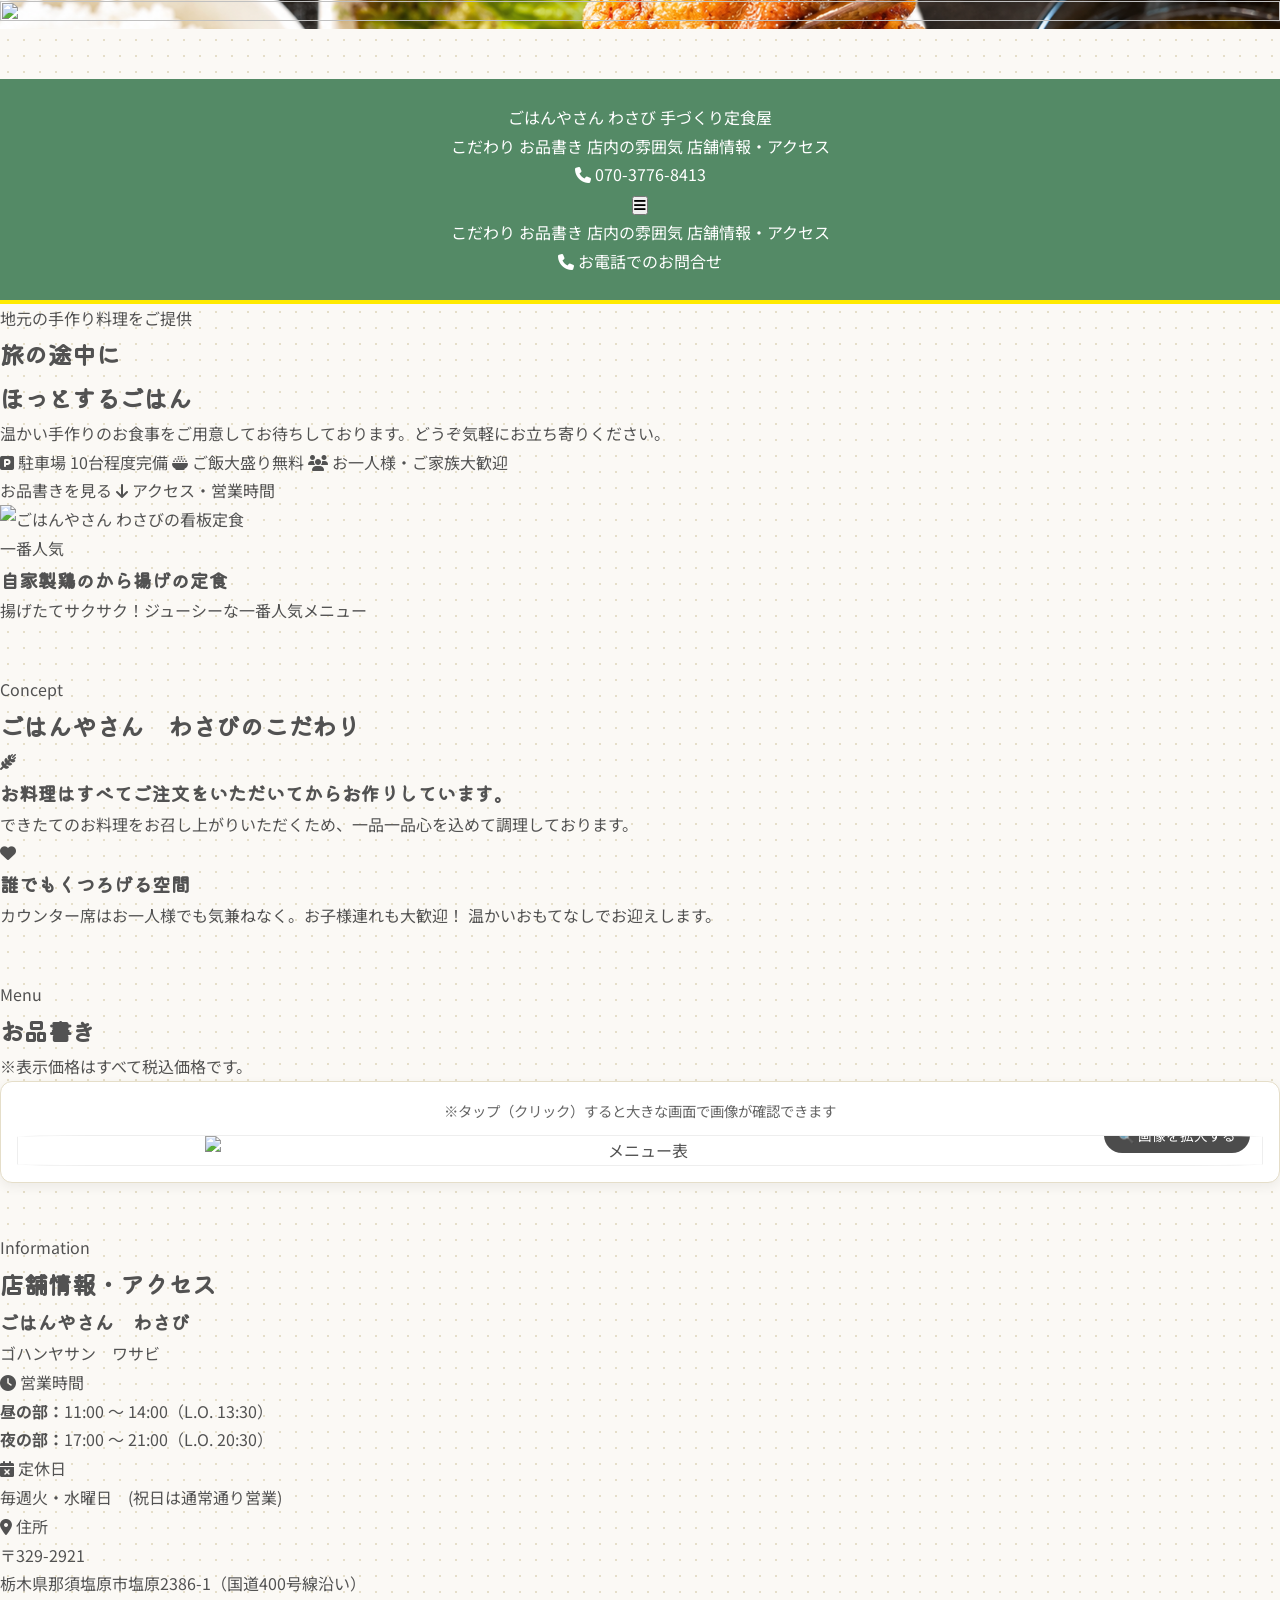
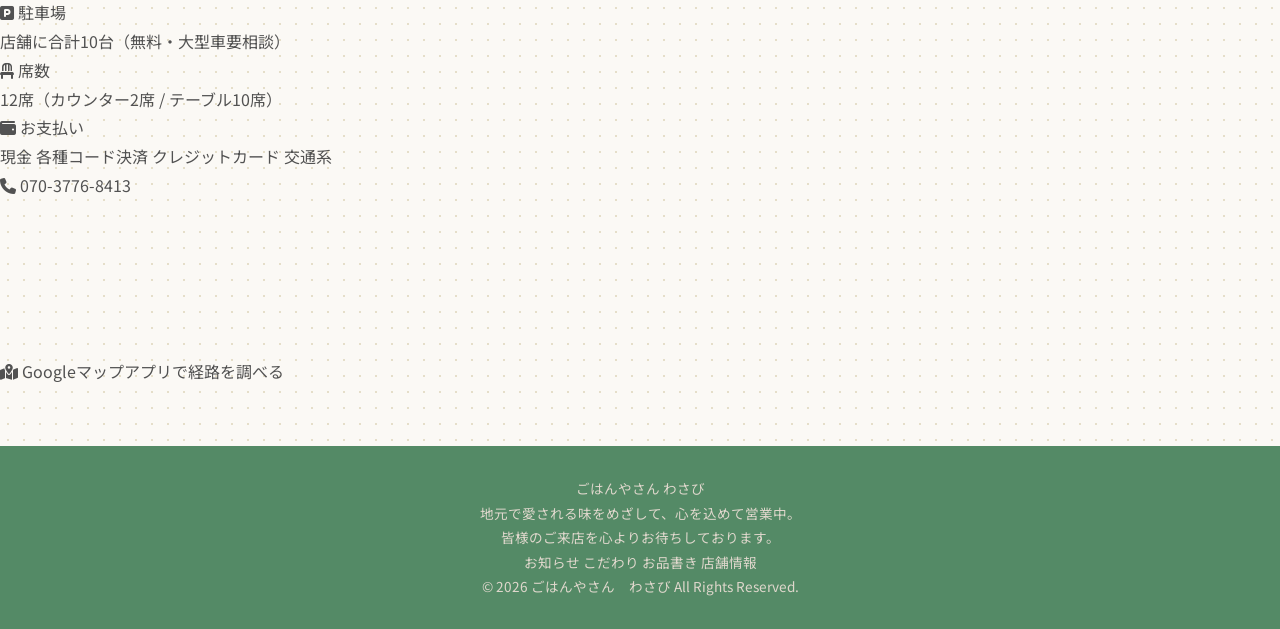
==== index.html @ c3f3acba "Add files via upload" ====
<!DOCTYPE html>
<html lang="ja" class="scroll-smooth scroll-pt-24">
<head>
    <meta charset="UTF-8">
    <meta name="viewport" content="width=device-width, initial-scale=1.0">
    <title>ごはんやさん わさび</title>

    <!-- Tailwind CSS (CDN) -->
    <script src="https://cdn.tailwindcss.com"></script>

    <!-- Google Fonts: style.css で指定している Kiwi Maru ＋ Noto Sans JP -->
    <link rel="preconnect" href="https://fonts.googleapis.com">
    <link rel="preconnect" href="https://fonts.gstatic.com" crossorigin>
    <link href="https://fonts.googleapis.com/css2?family=Kiwi+Maru:wght@400;500&family=Noto+Sans+JP:wght@400;500;700&display=swap" rel="stylesheet">

    <!-- FontAwesome Icons -->
    <link rel="stylesheet" href="https://cdnjs.cloudflare.com/ajax/libs/font-awesome/6.4.0/css/all.min.css">

    <!-- Tailwind の色は style.css の :root と同じ値に揃えています（重複部分は style.css 優先） -->
    <script>
        tailwind.config = {
            theme: {
                extend: {
                    colors: {
                        cream: {
                            DEFAULT: '#fbf9f5',   /* --bg-color */
                            dark: '#f3eee3'
                        },
                        wood: {
                            light: '#5b7f69',
                            DEFAULT: '#548a66',   /* --main-green */
                            dark: '#3d6a4d'
                        },
                        vermilion: {
                            light: '#f27a4d',
                            DEFAULT: '#e7c459',   /* --accent-vermilion */
                            dark: '#c9460f'
                        },
                        warmOrange: '#ff7746'  ,   /* --accent-orange */
                        black:'000000'
                    },
                    fontFamily: {
                        serif: ['"Kiwi Maru"', 'serif'],
                        sans: ['"Noto Sans JP"', 'sans-serif']
                    }
                }
            }
        }
    </script>

    <!-- style.css は Tailwind の後に読み込む -->
    <link rel="stylesheet" href="style.css">
</head>
<body class="antialiased selection:bg-vermilion selection:text-white flex flex-col min-h-screen">
    <section class="thumbnail">
        <img src="images/fried_chicken.png"　alt="から揚げ定食" class="food-image">
        <h1 class="title">
            <span>ご</span>
            <span>は</span>
            <span>ん</span>
            <span>や</span>
            <span>さ</span>
            <span>ん</span>
            <span>わ</span>
            <span>さ</span>
            <span>び</span>
        </h1>
        <h2 class="title2">旅の途中にほっとするごはん</h2> 
    </section>
    <!-- 1. ヘッダー / Navigation（背景色・下線・文字色は style.css の header に合わせる） -->
    <header class="sticky top-0 z-50 shadow-sm">
        <div class="max-w-6xl mx-auto px-4 sm:px-6 lg:px-8">
            <div class="flex justify-between items-center h-14 sm:h-16">
                <!-- ロゴ / 店名 -->
                <a href="#" class="flex items-center gap-2 group text-left">
                    <span class="w-12 h-12 rounded-full bg-white flex items-center justify-center overflow-hidden shadow-md group-hover:scale-105 transition-transform">
                        <img src="images/nikukyu.png" alt="" class="w-full h-full object-contain p-1">
                    </span>
                    <div class="flex flex-col leading-tight">
                        <span class="text-xl sm:text-2xl font-serif font-bold tracking-wider text-white">ごはんやさん わさび</span>
                        <span class="text-[10px] sm:text-xs text-white/80 tracking-widest font-sans">手づくり定食屋</span>
                    </div>
                </a>

                <!-- デスクトップナビゲーション -->
                <nav class="hidden md:flex items-center space-x-8 font-medium text-white text-sm tracking-wide">
                    <a href="#about" class="hover:text-white/70 transition-colors">こだわり</a>
                    <a href="#menu" class="hover:text-white/70 transition-colors">お品書き</a>
                    <a href="#gallery" class="hover:text-white/70 transition-colors">店内の雰囲気</a>
                    <a href="#info" class="hover:text-white/70 transition-colors">店舗情報・アクセス</a>
                </nav>

                <!-- 電話ボタン -->
                <div class="hidden sm:flex items-center">
                    <a href="tel:07037768413" class="bg-warmOrange hover:bg-vermilion-dark text-white text-xs sm:text-sm font-medium px-4 py-2.5 rounded-full shadow hover:shadow-md transition-all flex items-center gap-2">
                        <i class="fa-solid fa-phone"></i>
                        <span>070-3776-8413</span>
                    </a>
                </div>

                <!-- ハンバーガーボタン（モバイル） -->
                <button id="mobile-menu-btn" class="md:hidden p-2 rounded-lg text-white hover:bg-white/10 focus:outline-none" aria-label="メニューを開く">
                    <i class="fa-solid fa-bars text-xl" id="menu-icon"></i>
                </button>
            </div>
        </div>

        <!-- モバイルメニュー -->
        <div id="mobile-menu" class="hidden md:hidden bg-cream-dark border-b border-wood/10 px-4 pt-2 pb-6 space-y-3 font-medium text-center shadow-inner">
            <a href="#about" class="mobile-link block py-2 border-b border-wood/10 text-wood-dark">こだわり</a>
            <a href="#menu" class="mobile-link block py-2 border-b border-wood/10 text-wood-dark">お品書き</a>
            <a href="#gallery" class="mobile-link block py-2 border-b border-wood/10 text-wood-dark">店内の雰囲気</a>
            <a href="#info" class="mobile-link block py-2 text-wood-dark">店舗情報・アクセス</a>
            <div class="pt-2">
                <a href="tel:07037768413" class="inline-flex items-center justify-center gap-2 bg-vermilion text-white text-sm font-medium px-6 py-2.5 rounded-full w-full shadow">
                    <i class="fa-solid fa-phone"></i>
                    <span>お電話でのお問合せ</span>
                </a>
            </div>
        </div>
    </header>

    <main class="flex-grow">
        <!-- 2. ヒーローセクション / Hero Section -->
        <section class="relative overflow-hidden py-12 lg:py-20">
            <div class="max-w-6xl mx-auto px-4 sm:px-6 lg:px-8">
                <div class="grid grid-cols-1 lg:grid-cols-12 gap-8 lg:gap-12 items-center">

                    <!-- テキストエリア -->
                    <div class="lg:col-span-6 space-y-6 text-center lg:text-left z-10">
                        <div class="inline-flex items-center gap-2 px-3 py-1.5 rounded-full bg-vermilion/15 text-wood-dark font-medium text-xs sm:text-sm">
                            <span class="w-2 h-2 rounded-full bg-wood animate-pulse"></span>
                            地元の手作り料理をご提供
                        </div>

                        <h1 class="text-3xl sm:text-4xl lg:text-5xl font-serif font-bold text-wood leading-tight sm:leading-snug">
                            旅の途中に<br>
                            <span class="text-wood relative inline-block">
                                ほっとするごはん
                                <span class="absolute bottom-1 left-0 w-full h-2 bg-warmOrange/20 -z-10 rounded"></span>
                            </span>
                        </h1>

                        <p class="text-wood-light text-sm sm:text-base leading-relaxed max-w-xl mx-auto lg:mx-0">
                            温かい手作りのお食事をご用意してお待ちしております。どうぞ気軽にお立ち寄りください。
                        </p>

                        <!-- 特徴バッジ -->
                        <div class="flex flex-wrap justify-center lg:justify-start gap-3 pt-2">
                            <span class="bg-white/80 backdrop-blur border border-wood/10 text-wood-dark px-3.5 py-1.5 rounded-full text-xs sm:text-sm font-medium shadow-sm flex items-center gap-1.5">
                                <i class="fa-solid fa-square-parking text-warmOrange"></i> 駐車場 10台程度完備
                            </span>
                            <span class="bg-white/80 backdrop-blur border border-wood/10 text-wood-dark px-3.5 py-1.5 rounded-full text-xs sm:text-sm font-medium shadow-sm flex items-center gap-1.5">
                                <i class="fa-solid fa-bowl-rice text-warmOrange"></i> ご飯大盛り無料
                            </span>
                            <span class="bg-white/80 backdrop-blur border border-wood/10 text-wood-dark px-3.5 py-1.5 rounded-full text-xs sm:text-sm font-medium shadow-sm flex items-center gap-1.5">
                                <i class="fa-solid fa-users text-warmOrange"></i> お一人様・ご家族大歓迎
                            </span>
                        </div>

                        <!-- アクションボタン -->
                        <div class="pt-4 flex flex-col sm:flex-row items-center justify-center lg:justify-start gap-4">
                            <a href="#menu" class="w-full sm:w-auto bg-warmOrange hover:bg-vermilion-dark text-white font-medium px-8 py-3.5 rounded-full shadow-lg hover:shadow-xl transition-all transform hover:-translate-y-0.5 text-center">
                                お品書きを見る <i class="fa-solid fa-arrow-down ml-2 text-xs"></i>
                            </a>
                            <a href="#info" class="w-full sm:w-auto bg-white hover:bg-cream-dark text-wood-dark border border-wood/20 font-medium px-6 py-3.5 rounded-full shadow-sm hover:shadow transition-all text-center">
                                アクセス・営業時間
                            </a>
                        </div>
                    </div>

                    <!-- メイン画像ビジュアル -->
                    <div class="lg:col-span-6 relative">
                        <div class="relative mx-auto max-w-md lg:max-w-none">
                            <!-- 装飾背景 -->
                            <div class="absolute -top-4 -left-4 w-72 h-72 bg-warmOrange/10 rounded-full blur-2xl -z-10"></div>
                            <div class="absolute -bottom-4 -right-4 w-72 h-72 bg-vermilion/10 rounded-full blur-2xl -z-10"></div>

                            <!-- メイン画像フレーム -->
                            <div class="relative rounded-2xl overflow-hidden shadow-2xl border-4 border-white">
                                <img src="images/Karaage.png"
                                     alt="ごはんやさん わさびの看板定食"
                                     class="w-full h-[320px] sm:h-[420px] object-cover hover:scale-105 transition-transform duration-700">

                                <div class="absolute bottom-0 inset-x-0 bg-gradient-to-t from-black/80 via-black/40 to-transparent p-6 text-white">
                                    <span class="bg-vermilion text-white text-xs px-2.5 py-1 rounded font-bold tracking-wider mb-2 inline-block">一番人気</span>
                                    <h3 class="text-xl sm:text-2xl font-serif font-bold">自家製鶏のから揚げの定食</h3>
                                    <p class="text-xs sm:text-sm text-gray-200 mt-1">揚げたてサクサク！ジューシーな一番人気メニュー</p>
                                </div>
                            </div>
                        </div>
                    </div>

                </div>
            </div>
        </section>

        <!-- 4. こだわり / Concept -->
        <section id="about" class="py-16 sm:py-24">
            <div class="max-w-6xl mx-auto px-4 sm:px-6 lg:px-8">
                <!-- セクションタイトル -->
                <div class="text-center space-y-2 mb-12 sm:mb-16">
                    <span class="text-vermilion font-serif font-bold tracking-widest text-sm uppercase">Concept</span>
                    <h2 class="text-2xl sm:text-3xl lg:text-4xl font-serif font-bold text-wood">ごはんやさん　わさびのこだわり</h2>
                    <div class="w-12 h-0.5 bg-vermilion mx-auto mt-4"></div>
                </div>

                
                <div class="grid grid-cols-1 md:grid-cols-2 gap-8 max-w-4xl mx-auto">
     <!-- こだわり 1 -->
       <div class="bg-white rounded-2xl p-8 shadow-sm border border-wood/10 hover:shadow-md transition-shadow text-center space-y-4 flex flex-col items-center">
              <div class="w-16 h-16 rounded-full bg-cream-dark flex items-center justify-center text-vermilion text-2xl mb-2">
                 <i class="fa-solid fa-wheat-awn"></i>
                        </div>
                        <h3 class="text-xl font-serif font-bold text-wood">お料理はすべてご注文をいただいてからお作りしています。</h3>
                        <p class="text-wood-light text-sm leading-relaxed">
                            できたてのお料理をお召し上がりいただくため、一品一品心を込めて調理しております。
                        </p>
                    </div>
 
                    <!-- こだわり 2 -->
                    <div class="bg-white rounded-2xl p-8 shadow-sm border border-wood/10 hover:shadow-md transition-shadow text-center space-y-4 flex flex-col items-center">
                        <div class="w-16 h-16 rounded-full bg-cream-dark flex items-center justify-center text-vermilion text-2xl mb-2">
                            <i class="fa-solid fa-heart"></i>
                        </div>
                        <h3 class="text-xl font-serif font-bold text-wood">誰でもくつろげる空間</h3>
                        <p class="text-wood-light text-sm leading-relaxed">
                            カウンター席はお一人様でも気兼ねなく。お子様連れも大歓迎！ 温かいおもてなしでお迎えします。
                        </p>
                    </div>
                </div>
            </div>
        
        </section>

        <!-- 5. お品書き / Menu -->
        <section id="menu" class="py-16 sm:py-24 bg-cream-dark/40 border-t border-wood/10">
            <div class="max-w-6xl mx-auto px-4 sm:px-6 lg:px-8">

                <!-- セクションタイトル -->
                <div class="text-center space-y-2 mb-10">
                    <span class="text-vermilion font-serif font-bold tracking-widest text-sm uppercase">Menu</span>
                    <h2 class="text-2xl sm:text-3xl lg:text-4xl font-serif font-bold text-wood">お品書き</h2>
                    <p class="text-wood-light text-sm mt-2">※表示価格はすべて税込価格です。</p>
                    <div class="w-12 h-0.5 bg-vermilion mx-auto mt-4"></div>
                </div>

                <!-- お品書き（メニュー画像表示） -->
                <div class="menu-image-container">
                    <p style="font-size: 0.9rem; color: #666; margin-bottom: 12px;">
                        ※タップ（クリック）すると大きな画面で画像が確認できます
                    </p>
                    <div class="menu-wrapper" onclick="openModal()">
                        <img src="images/menu.png" alt="メニュー表">
                        <div class="zoom-overlay">
                            🔍 画像を拡大する
                        </div>
                    </div>
                </div>
            </div>
        </section>
        <div hidden>
            <!-- 6. 店内の雰囲気 / Gallery -->
            <section id="gallery" class="py-16 sm:py-24">
                <div class="max-w-6xl mx-auto px-4 sm:px-6 lg:px-8">

                    <!-- セクションタイトル -->
                    <div class="text-center space-y-2 mb-12">
                        <span class="text-vermilion font-serif font-bold tracking-widest text-sm uppercase">Atmosphere</span>
                        <h2 class="text-2xl sm:text-3xl lg:text-4xl font-serif font-bold text-wood">店内の雰囲気</h2>
                        <p class="text-wood-light text-sm mt-2">のんびりとお食事を楽しんでいただける温かい空間です。</p>
                        <div class="w-12 h-0.5 bg-vermilion mx-auto mt-4"></div>
                    </div>

                    <!-- ギャラリー写真グリッド -->
                    <div class="grid grid-cols-1 sm:grid-cols-2 lg:grid-cols-3 gap-4 sm:gap-6">

                        <div class="group relative rounded-xl overflow-hidden shadow-sm h-64">
                            <img src="https://images.unsplash.com/photo-1555396273-367ea4eb4db5?auto=format&fit=crop&w=600&q=80" alt="お座敷・客席" class="w-full h-full object-cover group-hover:scale-105 transition-transform duration-500">
                            <div class="absolute inset-0 bg-gradient-to-t from-black/70 via-transparent to-transparent flex items-end p-4">
                                <span class="text-white font-medium text-sm"><i class="fa-solid fa-chair text-warmOrange mr-1.5"></i>座席</span>
                            </div>
                        </div>

                        <div class="group relative rounded-xl overflow-hidden shadow-sm h-64">
                            <img src="https://images.unsplash.com/photo-1552566626-52f8b828add9?auto=format&fit=crop&w=600&q=80" alt="店舗外観" class="w-full h-full object-cover group-hover:scale-105 transition-transform duration-500">
                            <div class="absolute inset-0 bg-gradient-to-t from-black/70 via-transparent to-transparent flex items-end p-4">
                                <span class="text-white font-medium text-sm"><i class="fa-solid fa-store text-warmOrange mr-1.5"></i>外観</span>
                            </div>
                        </div>

                        <div class="group relative rounded-xl overflow-hidden shadow-sm h-64">
                            <img src="https://images.unsplash.com/photo-1506521781263-d8422e82f27a?auto=format&fit=crop&w=600&q=80" alt="広々駐車場" class="w-full h-full object-cover group-hover:scale-105 transition-transform duration-500">
                            <div class="absolute inset-0 bg-gradient-to-t from-black/70 via-transparent to-transparent flex items-end p-4">
                                <span class="text-white font-medium text-sm"><i class="fa-solid fa-square-parking text-warmOrange mr-1.5"></i>駐車場10台</span>
                            </div>
                        </div>

                    </div>

                </div>
            </section>
        </div>
        <!-- 7. 店舗情報・アクセス / Info & Access -->
        <section id="info" class="py-16 sm:py-24 bg-cream-dark/60 border-t border-wood/10">
            <div class="max-w-6xl mx-auto px-4 sm:px-6 lg:px-8">

                <!-- セクションタイトル -->
                <div class="text-center space-y-2 mb-12">
                    <span class="text-vermilion font-serif font-bold tracking-widest text-sm uppercase">Information</span>
                    <h2 class="text-2xl sm:text-3xl lg:text-4xl font-serif font-bold text-wood">店舗情報・アクセス</h2>
                    <div class="w-12 h-0.5 bg-vermilion mx-auto mt-4"></div>
                </div>

                <div class="grid grid-cols-1 lg:grid-cols-12 gap-8 items-start">

                    <!-- 店舗基本情報 -->
                    <div class="lg:col-span-7 bg-white rounded-2xl p-6 sm:p-8 shadow-sm border border-wood/10 space-y-6">

                        <div class="flex items-center gap-3 pb-4 border-b border-wood/10">
                            <span class="w-12 h-12 rounded-full bg-cream-dark flex items-center justify-center overflow-hidden">
                                <img src="images/nikukyu.png" alt="" class="w-full h-full object-contain p-1">
                            </span>
                            <div>
                                <h3 class="font-serif font-bold text-xl text-wood">ごはんやさん　わさび</h3>
                                <p class="text-xs text-wood-light">ゴハンヤサン　ワサビ</p>
                            </div>
                        </div>

                        <dl class="space-y-4 text-sm text-text-dark" style="color: var(--text-dark);">
                            <div class="grid grid-cols-1 sm:grid-cols-3 gap-1 sm:gap-4 py-2 border-b border-wood/10">
                                <dt class="font-bold text-wood flex items-center gap-2">
                                    <i class="fa-solid fa-clock text-warmOrange w-4"></i> 営業時間
                                </dt>
                                <dd class="sm:col-span-2">
                                    <p><strong>昼の部：</strong>11:00 〜 14:00（L.O. 13:30）</p>
                                    <p class="mt-1"><strong>夜の部：</strong>17:00 〜 21:00（L.O. 20:30）</p>
                                </dd>
                            </div>

                            <div class="grid grid-cols-1 sm:grid-cols-3 gap-1 sm:gap-4 py-2 border-b border-wood/10">
                                <dt class="font-bold text-wood flex items-center gap-2">
                                    <i class="fa-solid fa-calendar-xmark text-warmOrange w-4"></i> 定休日
                                </dt>
                                <dd class="sm:col-span-2">
                                    毎週火・水曜日　(祝日は通常通り営業)
                                </dd>
                            </div>

                            <div class="grid grid-cols-1 sm:grid-cols-3 gap-1 sm:gap-4 py-2 border-b border-wood/10">
                                <dt class="font-bold text-wood flex items-center gap-2">
                                    <i class="fa-solid fa-location-dot text-warmOrange w-4"></i> 住所
                                </dt>
                                <dd class="sm:col-span-2">
                                    〒329-2921<br>
                                    栃木県那須塩原市塩原2386-1（国道400号線沿い）
                                </dd>
                            </div>

                            <div class="grid grid-cols-1 sm:grid-cols-3 gap-1 sm:gap-4 py-2 border-b border-wood/10">
                                <dt class="font-bold text-wood flex items-center gap-2">
                                    <i class="fa-solid fa-square-parking text-warmOrange w-4"></i> 駐車場
                                </dt>
                                <dd class="sm:col-span-2">
                                    店舗に合計10台（無料・大型車要相談）
                                </dd>
                            </div>

                            <div class="grid grid-cols-1 sm:grid-cols-3 gap-1 sm:gap-4 py-2 border-b border-wood/10">
                                <dt class="font-bold text-wood flex items-center gap-2">
                                    <i class="fa-solid fa-chair text-warmOrange w-4"></i> 席数
                                </dt>
                                <dd class="sm:col-span-2">
                                    12席（カウンター2席 / テーブル10席）
                                </dd>
                            </div>

                            <div class="grid grid-cols-1 sm:grid-cols-3 gap-1 sm:gap-4 py-2">
                                <dt class="font-bold text-wood flex items-center gap-2">
                                    <i class="fa-solid fa-wallet text-warmOrange w-4"></i> お支払い
                                </dt>
                                <dd class="sm:col-span-2 flex flex-wrap gap-2 items-center">
                                    <span class="bg-cream-dark px-2.5 py-1 rounded text-xs">現金</span>
                                    <span class="bg-cream-dark px-2.5 py-1 rounded text-xs">各種コード決済</span>
                                    <span class="bg-cream-dark px-2.5 py-1 rounded text-xs">クレジットカード</span>
                                    <span class="bg-cream-dark px-2.5 py-1 rounded text-xs">交通系</span>
                                </dd>
                            </div>
                        </dl>

                        <!-- 電話ボタン -->
                        <div class="pt-4 border-t border-wood/10 text-center">
                            <a href="tel:07037768413" class="inline-flex items-center justify-center gap-2 bg-warmOrange hover:bg-vermilion-dark text-white font-bold px-8 py-3.5 rounded-full shadow-lg transition-all w-full sm:w-auto">
                                <i class="fa-solid fa-phone text-lg"></i>
                                <span class="text-lg">070-3776-8413</span>
                            </a>
                        </div>

                    </div>

                    <!-- Google Maps -->
                    <div class="lg:col-span-5 space-y-4">
                        <div class="bg-white rounded-2xl p-2 shadow-sm border border-wood/10 h-[380px] sm:h-[450px] relative overflow-hidden">
                            <iframe
                                title="店舗位置マップ"
                                class="w-full h-full rounded-xl"
                                src="https://www.google.com/maps/embed?pb=!1m14!1m8!1m3!1d204353.1585704637!2d139.6889622!3d36.8420425!3m2!1i1024!2i768!4f13.1!3m3!1m2!1s0x601f9183dab3c473%3A0x48c87657620abc24!2z44GU44Gv44KT44KE44GV44KTIOOCj-OBleOBsw!5e0!3m2!1sja!2sjp!4v1794198129120!5m2!1sja!2sjp"
                                style="border:0;"
                                allowfullscreen
                                loading="lazy"
                                referrerpolicy="no-referrer-when-downgrade">
                            </iframe>
                        </div>

                        <a href="https://maps.google.com" target="_blank" rel="noopener noreferrer" class="flex items-center justify-center gap-2 bg-white hover:bg-cream text-wood-dark border border-wood/20 font-medium px-4 py-2.5 rounded-xl text-xs shadow-sm transition-all text-center">
                            <i class="fa-solid fa-map-location-dot text-vermilion"></i>
                            <span>Googleマップアプリで経路を調べる</span>
                        </a>
                    </div>

                </div>

            </div>
        </section>
    </main>

    <!-- 8. フッター / Footer（背景・文字色・余白は style.css の footer に合わせる） -->
    <footer>
        <div class="max-w-6xl mx-auto px-4 sm:px-6 lg:px-8 text-center space-y-6">

            <div class="flex items-center justify-center gap-2">
                <span class="w-8 h-8 rounded-full bg-white flex items-center justify-center overflow-hidden">
                    <img src="images/nikukyu.png" alt="" class="w-full h-full object-contain p-0.5">
                </span>
                <span class="text-2xl font-serif font-bold tracking-wider text-white">ごはんやさん わさび</span>
            </div>

            <p class="text-xs sm:text-sm max-w-md mx-auto leading-relaxed">
                地元で愛される味をめざして、心を込めて営業中。<br>皆様のご来店を心よりお待ちしております。
            </p>

            <div class="flex justify-center space-x-6 text-sm">
                <a href="#notice" class="hover:text-white transition-colors">お知らせ</a>
                <a href="#about" class="hover:text-white transition-colors">こだわり</a>
                <a href="#menu" class="hover:text-white transition-colors">お品書き</a>
                <a href="#info" class="hover:text-white transition-colors">店舗情報</a>
            </div>

            <div class="pt-6 border-t border-white/20 text-xs">
                <p>&copy; 2026 ごはんやさん　わさび All Rights Reserved.</p>
            </div>

        </div>
    </footer>

    <!-- お品書き拡大モーダル（style.css の .modal 系を使用） -->
    <div id="menu-modal" class="modal" onclick="closeModal()">
        <span class="modal-close" onclick="closeModal()" aria-label="閉じる">&times;</span>
        <img class="modal-content" src="images/menu.png" alt="メニュー表（拡大）" onclick="event.stopPropagation()">
    </div>

    <script>
        // モバイルナビゲーション開閉
        const mobileMenuBtn = document.getElementById('mobile-menu-btn');
        const mobileMenu = document.getElementById('mobile-menu');
        const menuIcon = document.getElementById('menu-icon');

        mobileMenuBtn.addEventListener('click', () => {
            mobileMenu.classList.toggle('hidden');
            const isHidden = mobileMenu.classList.contains('hidden');
            menuIcon.classList.toggle('fa-bars', isHidden);
            menuIcon.classList.toggle('fa-xmark', !isHidden);
        });

        // モバイルメニューのリンクタップで自動閉じ
        document.querySelectorAll('.mobile-link').forEach(link => {
            link.addEventListener('click', () => {
                mobileMenu.classList.add('hidden');
                menuIcon.classList.remove('fa-xmark');
                menuIcon.classList.add('fa-bars');
            });
        });

        // お品書き画像の拡大表示
        const menuModal = document.getElementById('menu-modal');

        function openModal() {
            menuModal.classList.add('active');
        }

        function closeModal() {
            menuModal.classList.remove('active');
        }

        document.addEventListener('keydown', (e) => {
            if (e.key === 'Escape') closeModal();
        });
        const CLASSNAME = "-visible";
        const TIMEOUT = 1500;
        const $target = $(".title");

        setInterval(() =>{
            $target.addClass(CLASSNAME);
            setTimeout(()=> {
                $target.removeClass(CLASSNAME);
            }, TIMEOUT);
        },TIMEOUT*2);
    </script>
</body>
</html>
---- style.css ----
@import url('https://fonts.googleapis.com/css2?family=Josefin+Sans&display=swap');
/* ==========================================
           1. 基本設定（全般・カラー）
           ========================================== */
        :root {
            --bg-color: #fbf9f5;          /* 生成り色（温かみのある背景） */
            --main-green: #548a66;        /* 濃い木目調ブラウン（テキスト・ヘッダー） */
            --accent-vermilion: #ffea00;  /* 朱色・赤橙（アクセント・ボタン） */
            --accent-orange: #78b08d;     /* 温かいオレンジ */
            --text-dark: #525252;         /* 本文テキスト */
            --card-bg: #ffffff;           /* カード背景ホワイト */
            --border-color: #e5dec9;      /* 和風ベージュの枠線 */
        }

        * {
            box-sizing: border-box;
            margin: 0;
            padding: 0;
        }

        body {
            font-family: 'Noto Sans JP', sans-serif;
            background-color: var(--bg-color);
            color: var(--text-dark);
            line-height: 1.8;
            /* 和風のさりげない背景模様 */
            background-image: radial-gradient(#e5dec9 0.75px, transparent 0.75px);
            background-size: 16px 16px;
        }

        h1, h2, h3, .font-japanese {
            font-family: 'Kiwi Maru', serif;
        }

        a {
            color: inherit;
            text-decoration: none;
        }

        img {
            max-width: 100%;
            height: auto;
            display: block;
        }

        .container {
            max-width: 900px;
            margin: 0 auto;
            padding: 0 20px;
        }

        /* ==========================================
           2. ヘッダー / メインビジュアル
           ========================================== */
        .thumbnail{
            position: relative;
            width:100%;
            height: 125%;
            background-image: url("fried_chicken.png");
            background-size:cover;
            background-position: center;
            display: flex;
            justify-content: center;
            align-items: center;
        }

        .food-image{
            width: 100%;
            height: 100%;
            object-fit: cover;
        }
        .title{
            position: absolute;
            display: flex;
            bottom: 60px;
            color: rgb(248, 248, 248);
            text-shadow:1px 1px 1px #000000;
            text-shadow: -1px 1px 1px #000;
            text-shadow: 1px -1px 1px #000;
            text-shadow: -1px -1px 1px #000;
            font-size: 54px;
            font-family:'Josefin Sans',sans-serif;
        }
        .title span{
            display: block;
            transform: translata(0,105%);
            transition: transform cubic-bezier(0.215, 0.610, 0.355, 1)0.5s;
        }
        .title -visible span{
            transform: translate(0,0);
        }
            .title span:nth-child(2){
                transition-delay: 0.06s;
            }
            .title span:nth-child(3){
                transition-delay:0.12s;
            }
            .title span:nth-child(4){
                transition-delay:0.18s;
            }
            .title span:nth-child(5){
                transition-delay: 0.24s;
            }
            .title span:nth-child(6){
                transition-delay: 0.30s;
            }
            .title span:nth-child(7){
                transition-delay: 0.36s;
            }
            .title span:nth-child(8){
                transition-delay:0.42s;
            }
             .title span:nth-child(9){
                transition-delay:0.48s;
            }
             .title span:nth-child(10){
                transition-delay:0.54s;
            }
             .title span:nth-child(11){
                transition-delay:0.6s;
            }
             .title span:nth-child(12){
                transition-delay:0.66s;
            }
             .title span:nth-child(13){
                transition-delay:0.72s;
            }
             .title span:nth-child(14){
                transition-delay:0.78s;
            }

        .title2{
            position: absolute;
            bottom: 40px;
            color:#ffffff;
            -webkit-text-stroke: 0.2px #000;
            font-size: 25px;
            justify-content: end;
            font-style:'"Kiwi Maru"';

        }

        header {
            background-color: var(--main-green);
            color: #fff;
            text-align: center;
            padding: 24px 20px;
            border-bottom: 4px solid var(--accent-vermilion);
        }

        .header-logo {
            font-size: 1.8rem;
            letter-spacing: 2px;
        }

        .hero {
            position: relative;
            background: linear-gradient(rgba(0, 0, 0, 0.45), rgba(0, 0, 0, 0.55)), 
                        url('https://images.unsplash.com/photo-1547592180-85f173990554?auto=format&fit=crop&q=80&w=1200') center/cover no-repeat;
            color: #fff;
            text-align: center;
            padding: 80px 20px;
            border-radius: 0 0 16px 16px;
            margin-bottom: 40px;
            box-shadow: 0 4px 15px rgba(0,0,0,0.1);
        }

        .hero-badge {
            display: inline-block;
            background-color: var(--accent-vermilion);
            color: #fff;
            padding: 6px 16px;
            border-radius: 20px;
            font-size: 0.9rem;
            font-weight: 500;
            margin-bottom: 16px;
        }

        .hero-title {
            font-size: 2.2rem;
            margin-bottom: 16px;
            line-height: 1.4;
            text-shadow: 0 2px 4px rgba(0,0,0,0.4);
        }

        .hero-sub {
            font-size: 1.05rem;
            opacity: 0.95;
            margin-bottom: 24px;
        }

        .hero-tags {
            display: flex;
            justify-content: center;
            gap: 10px;
            flex-wrap: wrap;
        }

        .hero-tag {
            background-color: rgba(255,255,255,0.2);
            backdrop-filter: blur(4px);
            border: 1px solid rgba(255,255,255,0.4);
            padding: 4px 12px;
            border-radius: 4px;
            font-size: 0.85rem;
        }

        /* ==========================================
           3. セクション共通スタイル
           ========================================== */
        section {
            margin-bottom: 50px;
        }

        .section-title {
            text-align: center;
            font-size: 1.6rem;
            color: var(--main-green);
            margin-bottom: 24px;
            position: relative;
            padding-bottom: 10px;
        }

        .section-title::after {
            content: '';
            position: absolute;
            bottom: 0;
            left: 50%;
            transform: translateX(-50%);
            width: 50px;
            height: 3px;
            background-color: var(--accent-vermilion);
            border-radius: 2px;
        }

        /* お知らせ */
        .news-box {
            background-color: var(--card-bg);
            border: 1px solid var(--border-color);
            border-radius: 12px;
            padding: 20px;
            box-shadow: 0 2px 8px rgba(0,0,0,0.04);
        }

        .news-item {
            display: flex;
            gap: 15px;
            padding: 10px 0;
            border-bottom: 1px dashed var(--border-color);
        }

        .news-item:last-child {
            border-bottom: none;
        }

        .news-date {
            font-size: 0.85rem;
            color: #777;
            white-space: nowrap;
        }

        .news-text {
            font-size: 0.95rem;
        }

        /* こだわり紹介 */
        .about-card {
            background-color: var(--card-bg);
            border: 1px solid var(--border-color);
            border-radius: 12px;
            padding: 30px 24px;
            box-shadow: 0 2px 8px rgba(0,0,0,0.04);
            text-align: center;
        }

        .about-lead {
            font-size: 1.2rem;
            color: var(--accent-vermilion);
            margin-bottom: 16px;
            font-weight: 500;
        }

        .about-grid {
            display: grid;
            grid-template-columns: repeat(auto-fit, minmax(240px, 1fr));
            gap: 20px;
            margin-top: 24px;
            text-align: left;
        }

        .about-item {
            background-color: #faf8f3;
            padding: 16px;
            border-radius: 8px;
            border-left: 4px solid var(--main-green);
        }

        .about-item h4 {
            color: var(--main-green);
            margin-bottom: 6px;
        }

        .about-item p {
            font-size: 0.9rem;
            color: #555;
        }

        /* ==========================================
           4. メニュー（お品書き画像表示エリア）
           ========================================== */
        .menu-image-container {
            background-color: var(--card-bg);
            border: 1px solid var(--border-color);
            border-radius: 12px;
            padding: 16px;
            box-shadow: 0 4px 12px rgba(0,0,0,0.06);
            text-align: center;
        }

        .menu-wrapper {
            position: relative;
            cursor: pointer;
            overflow: hidden;
            border-radius: 6%;
            border: 1px solid #eee;
        }

        .menu-wrapper img {
            width: 70%;
            margin : 0 auto;
            transition: transform 0.3s ease;
        }

        .menu-wrapper:hover img {
            transform: scale(1.02);
        }

        .zoom-overlay {
            position: absolute;
            bottom: 12px;
            right: 12px;
            background-color: rgba(0, 0, 0, 0.7);
            color: #fff;
            padding: 6px 14px;
            border-radius: 20px;
            font-size: 0.85rem;
            display: flex;
            align-items: center;
            gap: 6px;
            pointer-events: none;
        }

        /* 拡大モーダル（ライトボックス） */
        .modal {
            display: none;
            position: fixed;
            z-index: 1000;
            top: 0;
            left: 0;
            width: 100%;
            height: 100%;
            background-color: rgba(0, 0, 0, 0.9);
            justify-content: center;
            align-items: center;
            padding: 20px;
        }

        .modal.active {
            display: flex;
        }

        .modal-content {
            max-width: 95%;
            max-height: 90vh;
            object-fit: contain;
            border-radius: 4px;
        }

        .modal-close {
            position: absolute;
            top: 20px;
            right: 25px;
            color: #fff;
            font-size: 35px;
            font-weight: bold;
            cursor: pointer;
        }

        /* ==========================================
           5. 店内雰囲気ギャラリー
           ========================================== */
        .gallery-grid {
            display: grid;
            grid-template-columns: repeat(auto-fit, minmax(200px, 1fr));
            gap: 15px;
        }

        .gallery-item {
            position: relative;
            border-radius: 8px;
            overflow: hidden;
            height: 160px;
            box-shadow: 0 2px 6px rgba(0,0,0,0.1);
        }

        .gallery-item img {
            width: 100%;
            height: 100%;
            object-fit: cover;
        }

        .gallery-caption {
            position: absolute;
            bottom: 0;
            left: 0;
            right: 0;
            background: linear-gradient(transparent, rgba(0,0,0,0.7));
            color: #fff;
            padding: 8px;
            font-size: 0.85rem;
            text-align: center;
        }

        /* ==========================================
           6. 店舗概要・アクセス情報
           ========================================== */
        .info-card {
            background-color: var(--card-bg);
            border: 1px solid var(--border-color);
            border-radius: 12px;
            padding: 24px;
            box-shadow: 0 2px 8px rgba(0,0,0,0.04);
        }

        .info-table {
            width: 100%;
            border-collapse: collapse;
        }

        .info-table th, .info-table td {
            padding: 12px;
            border-bottom: 1px solid var(--border-color);
            text-align: left;
            font-size: 0.95rem;
        }

        .info-table th {
            width: 30%;
            color: var(--main-green);
            white-space: nowrap;
            background-color: #faf8f3;
        }

        .btn-map {
            display: inline-block;
            background-color: var(--accent-vermilion);
            color: #fff;
            padding: 10px 20px;
            border-radius: 6px;
            margin-top: 15px;
            font-weight: 500;
            text-align: center;
            transition: opacity 0.2s;
        }

        .btn-map:hover {
            opacity: 0.9;
        }

        /* ==========================================
           7. フッター
           ========================================== */
        footer {
            background-color: var(--main-green);
            color: #dfd7cc;
            text-align: center;
            padding: 30px 20px;
            margin-top: 60px;
            font-size: 0.85rem;
        }

        /* スマホ用調整 */
        @media (max-width: 600px) {
            .hero-title { font-size: 1.6rem; }
            .info-table th { width: 35%; }
            .info-table th, .info-table td { font-size: 0.85rem; padding: 10px 8px; }
        }
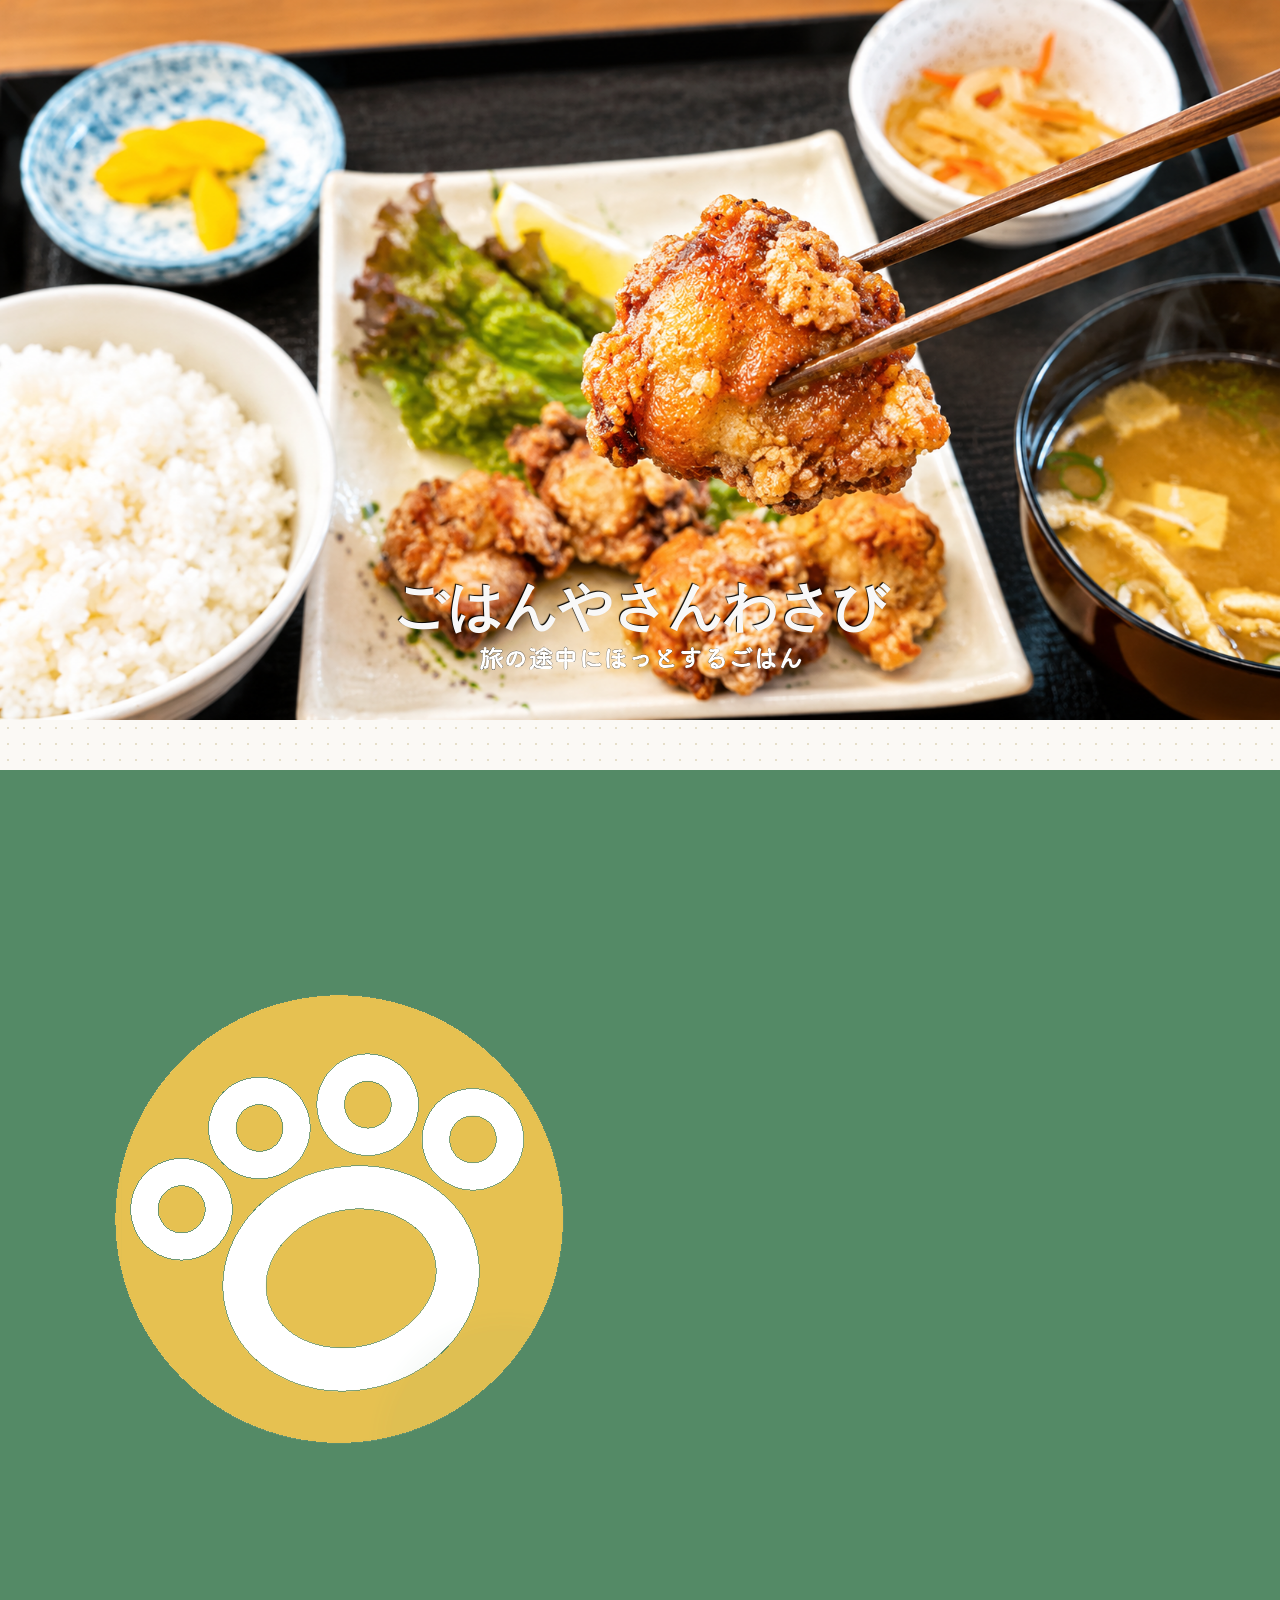
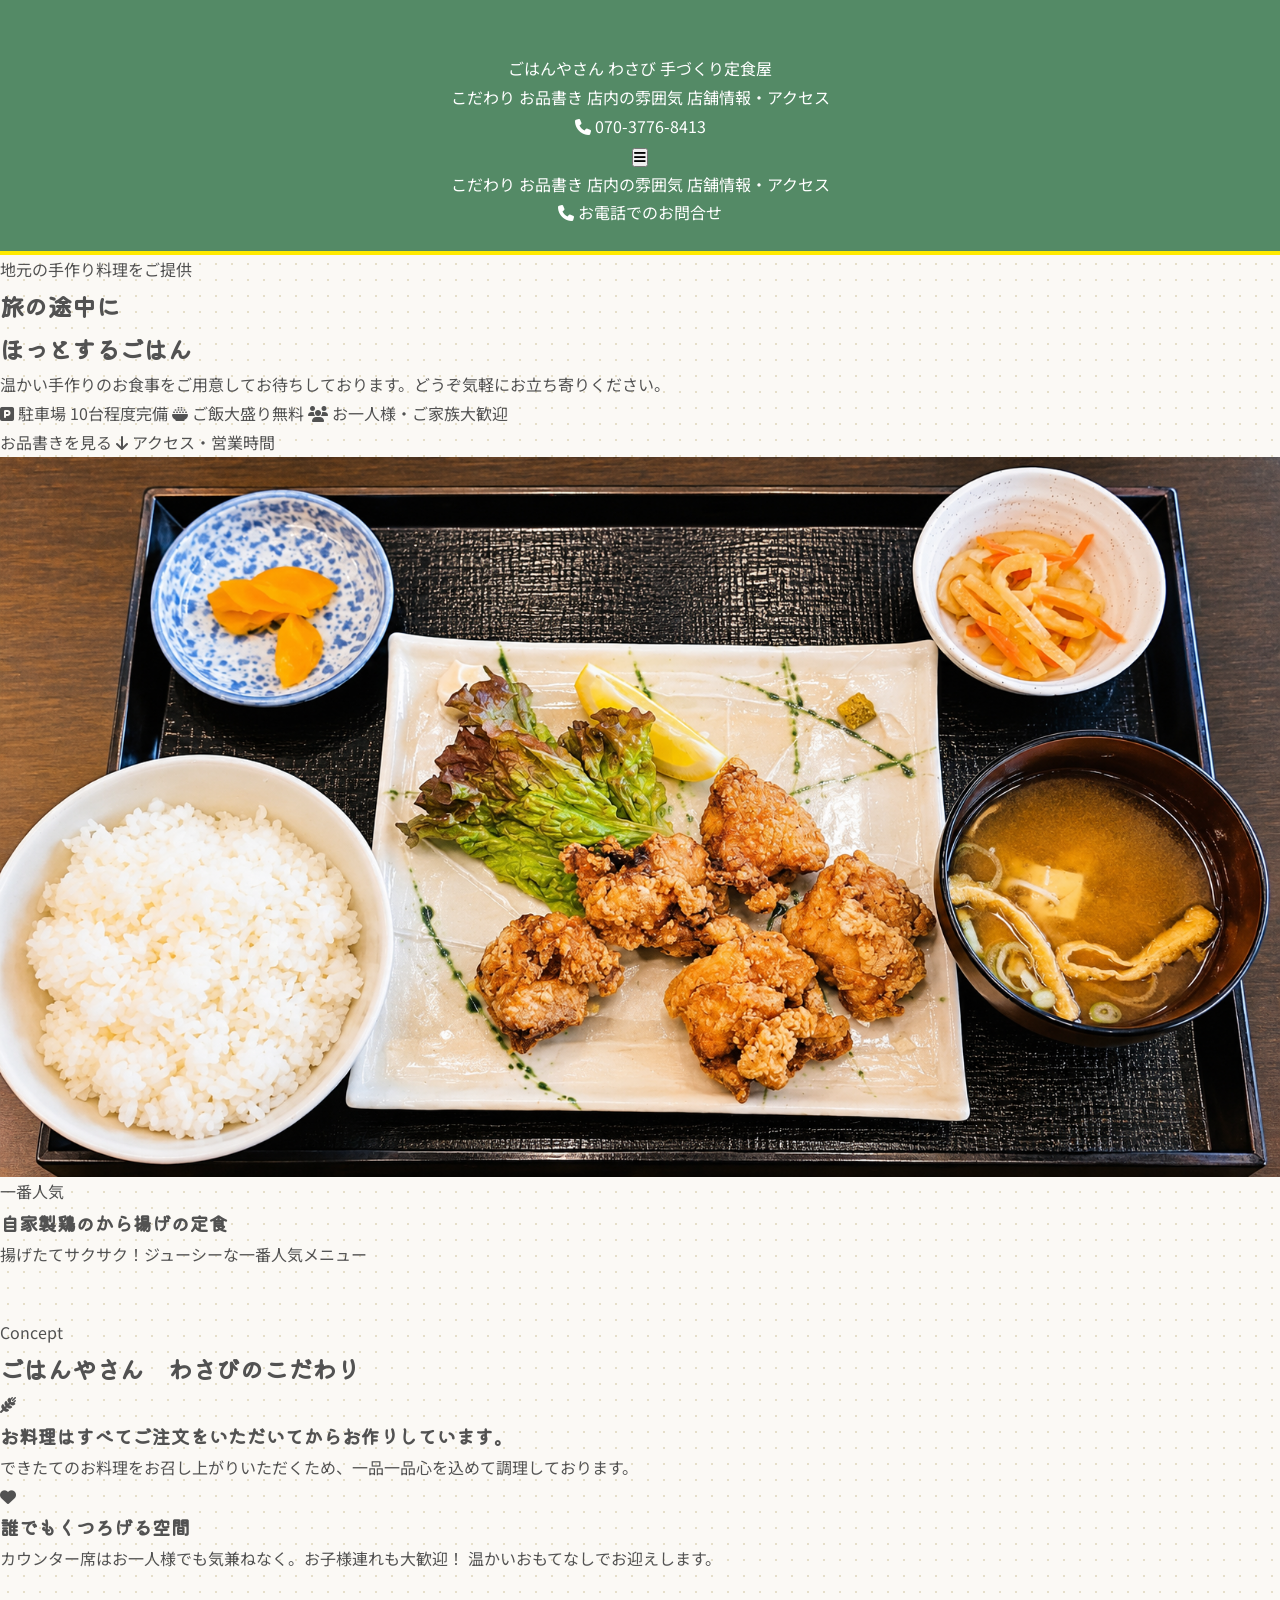
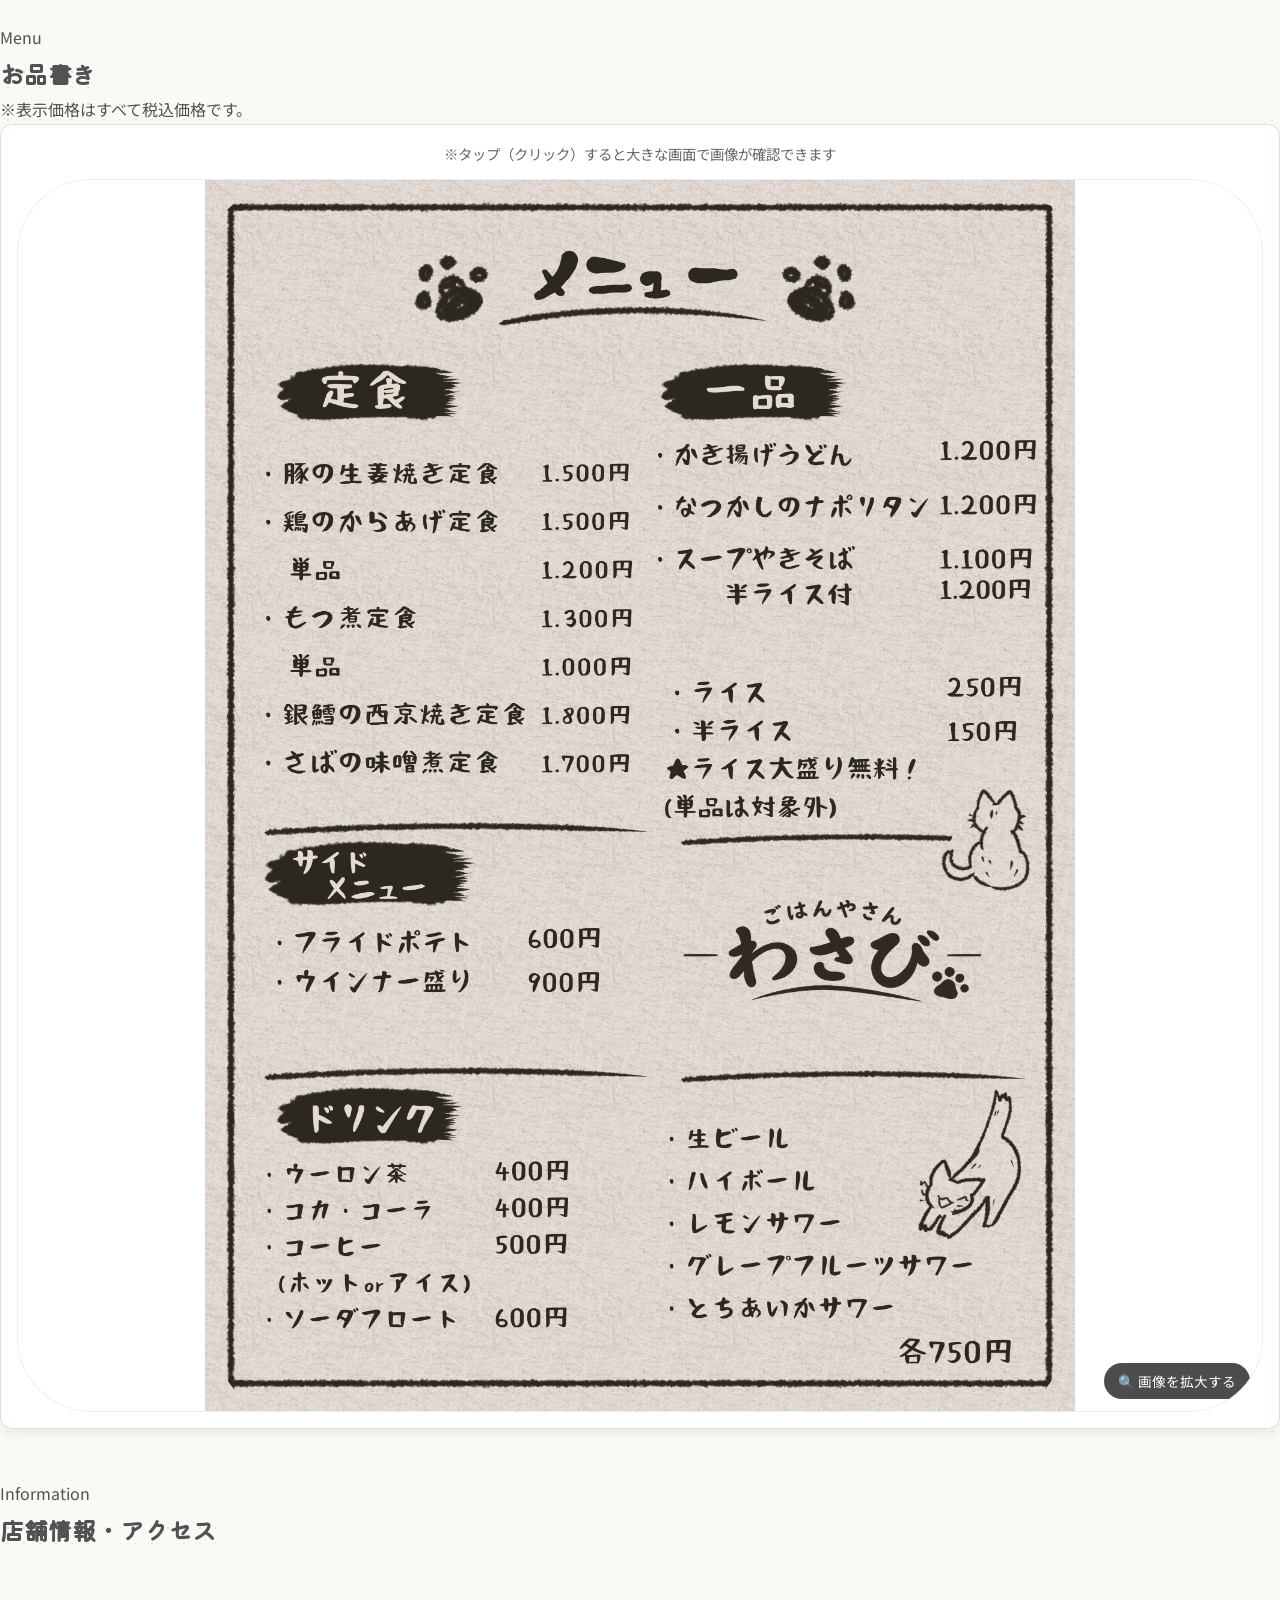
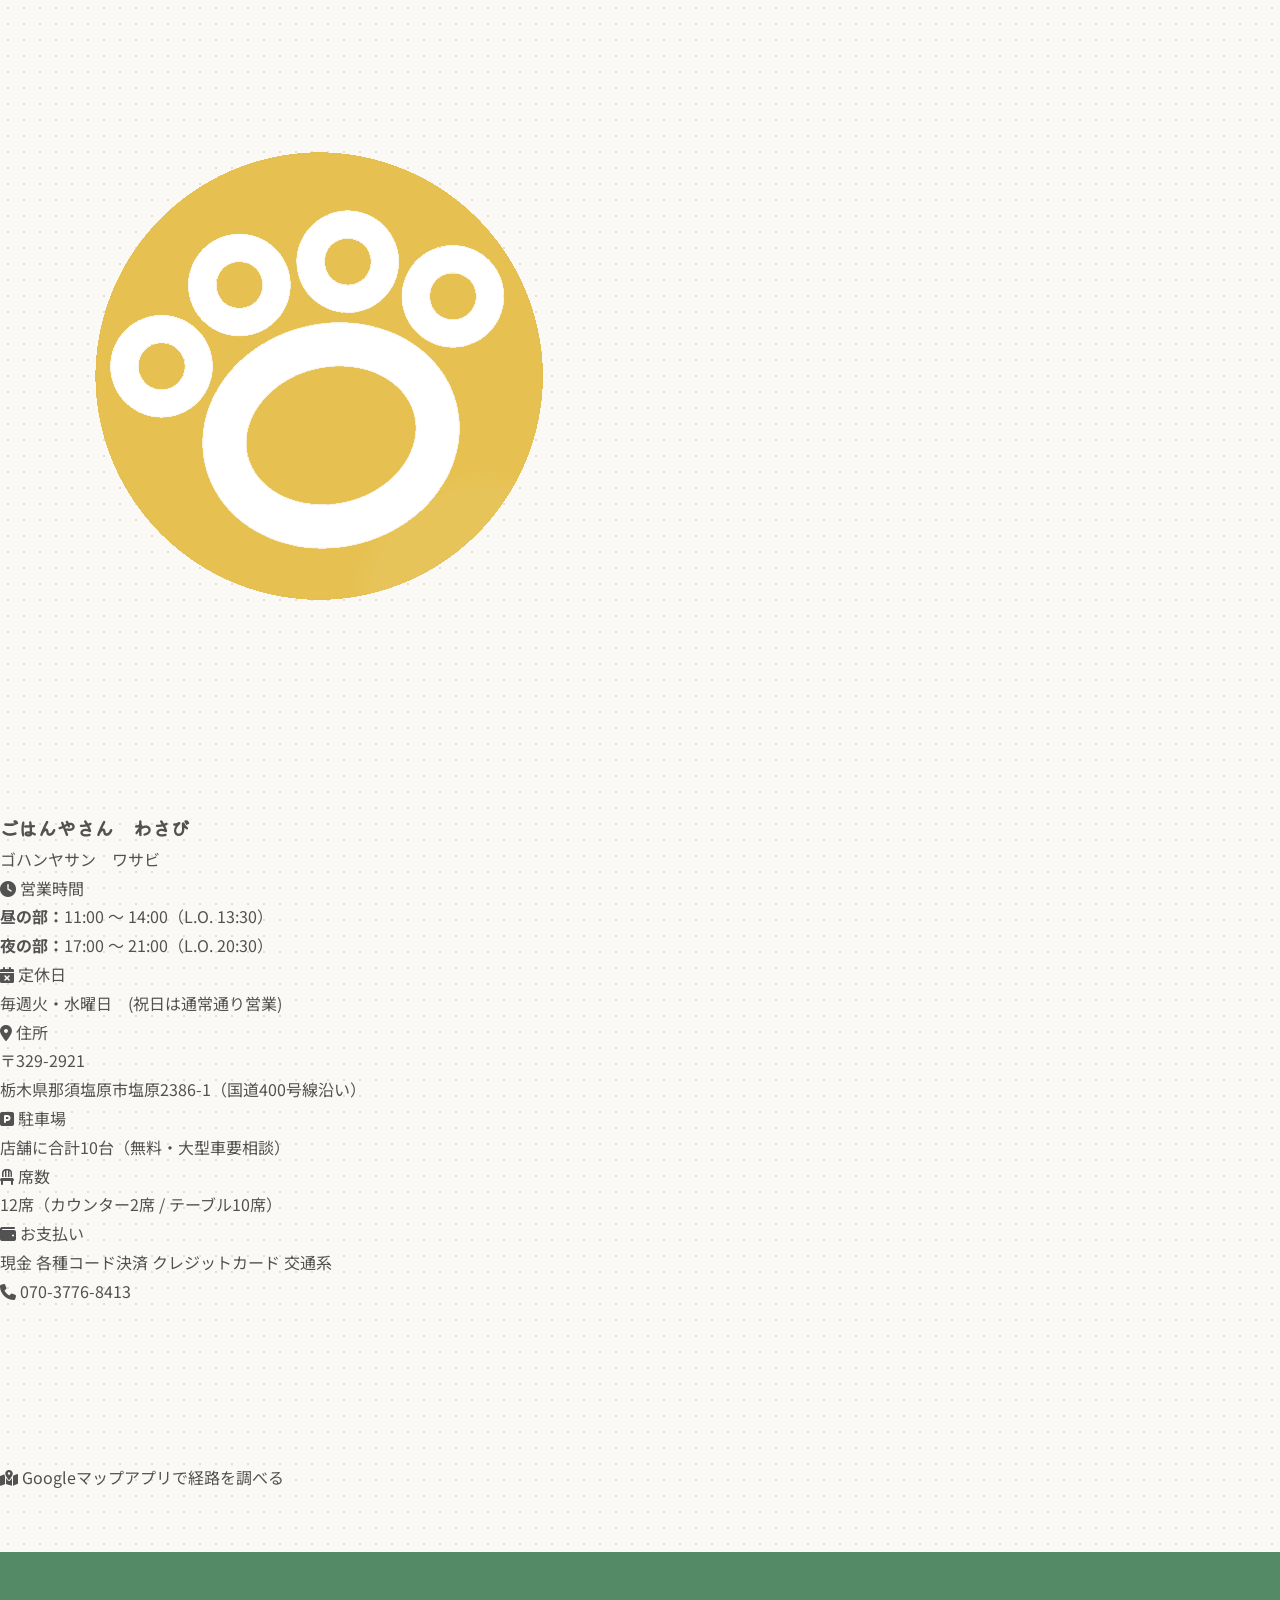
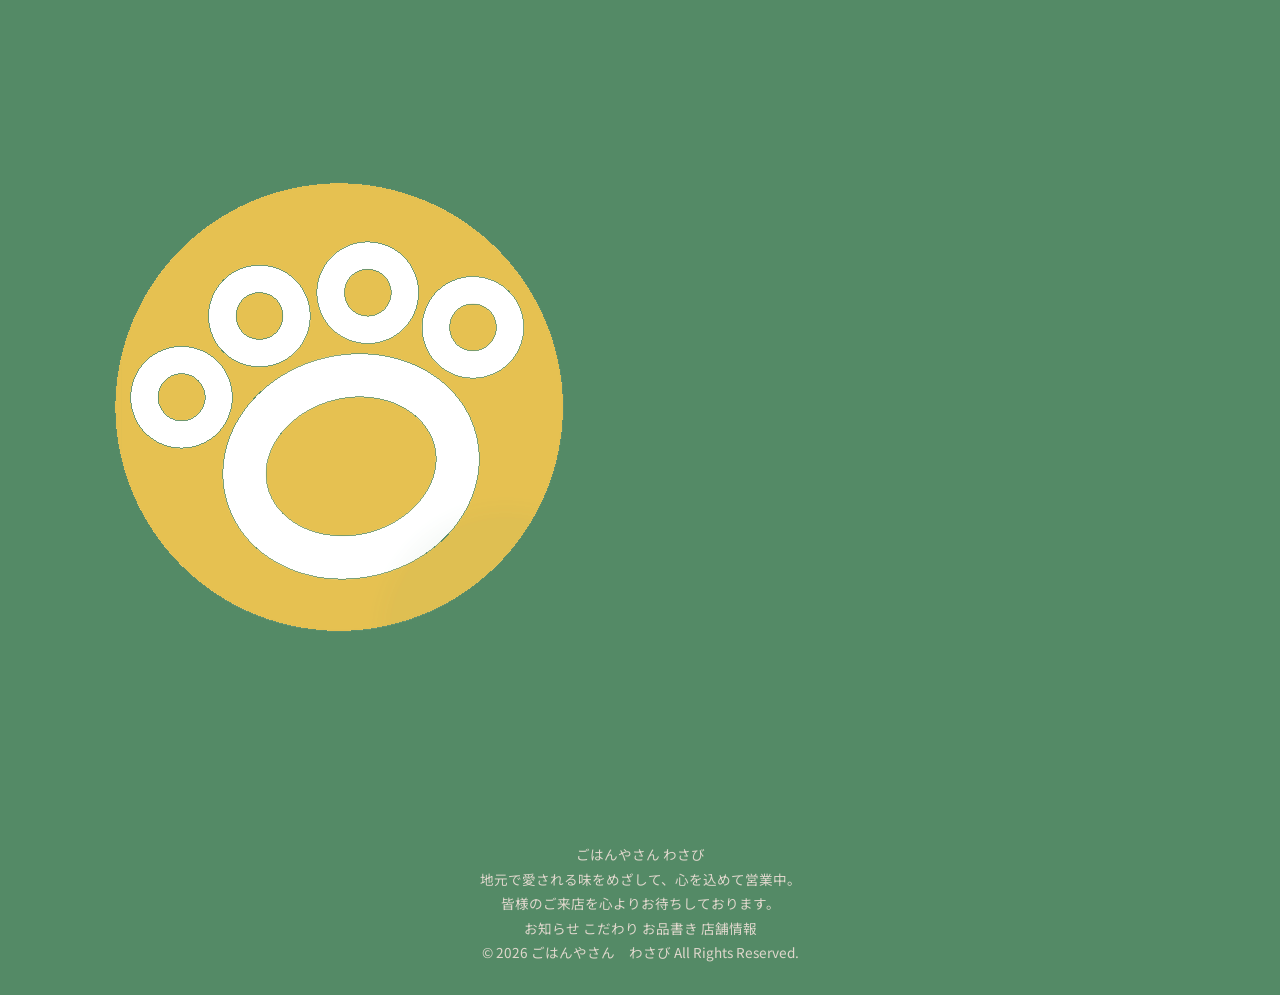
==== commit c30b11d5: "Add files via upload" ====
--- a/index.html
+++ b/index.html
@@ -1,5 +1,6 @@
 <!DOCTYPE html>
 <html lang="ja" class="scroll-smooth scroll-pt-24">
+    
 <head>
     <meta charset="UTF-8">
     <meta name="viewport" content="width=device-width, initial-scale=1.0">
@@ -8,6 +9,7 @@
     <!-- Tailwind CSS (CDN) -->
     <script src="https://cdn.tailwindcss.com"></script>
 
+    <link rel="icon" type="image/png" href="images/favicon.png">
     <!-- Google Fonts: style.css で指定している Kiwi Maru ＋ Noto Sans JP -->
     <link rel="preconnect" href="https://fonts.googleapis.com">
     <link rel="preconnect" href="https://fonts.gstatic.com" crossorigin>
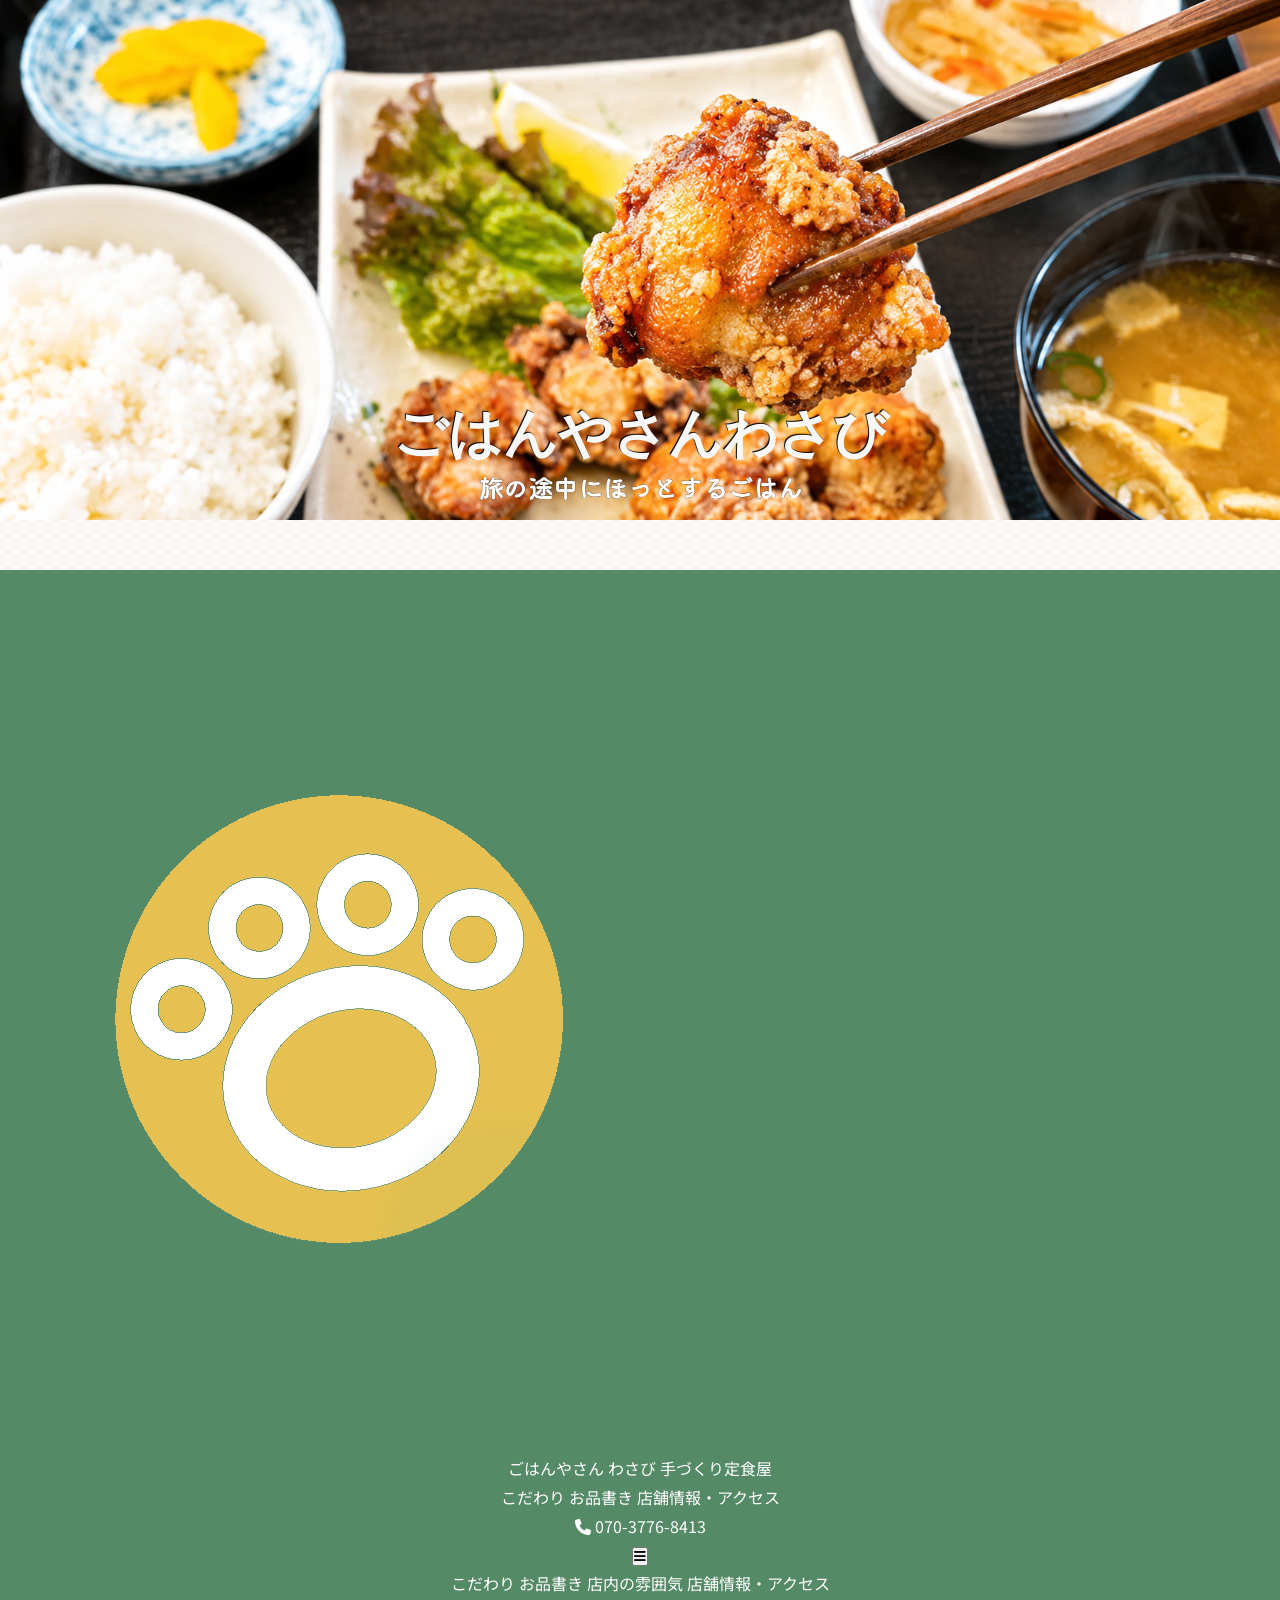
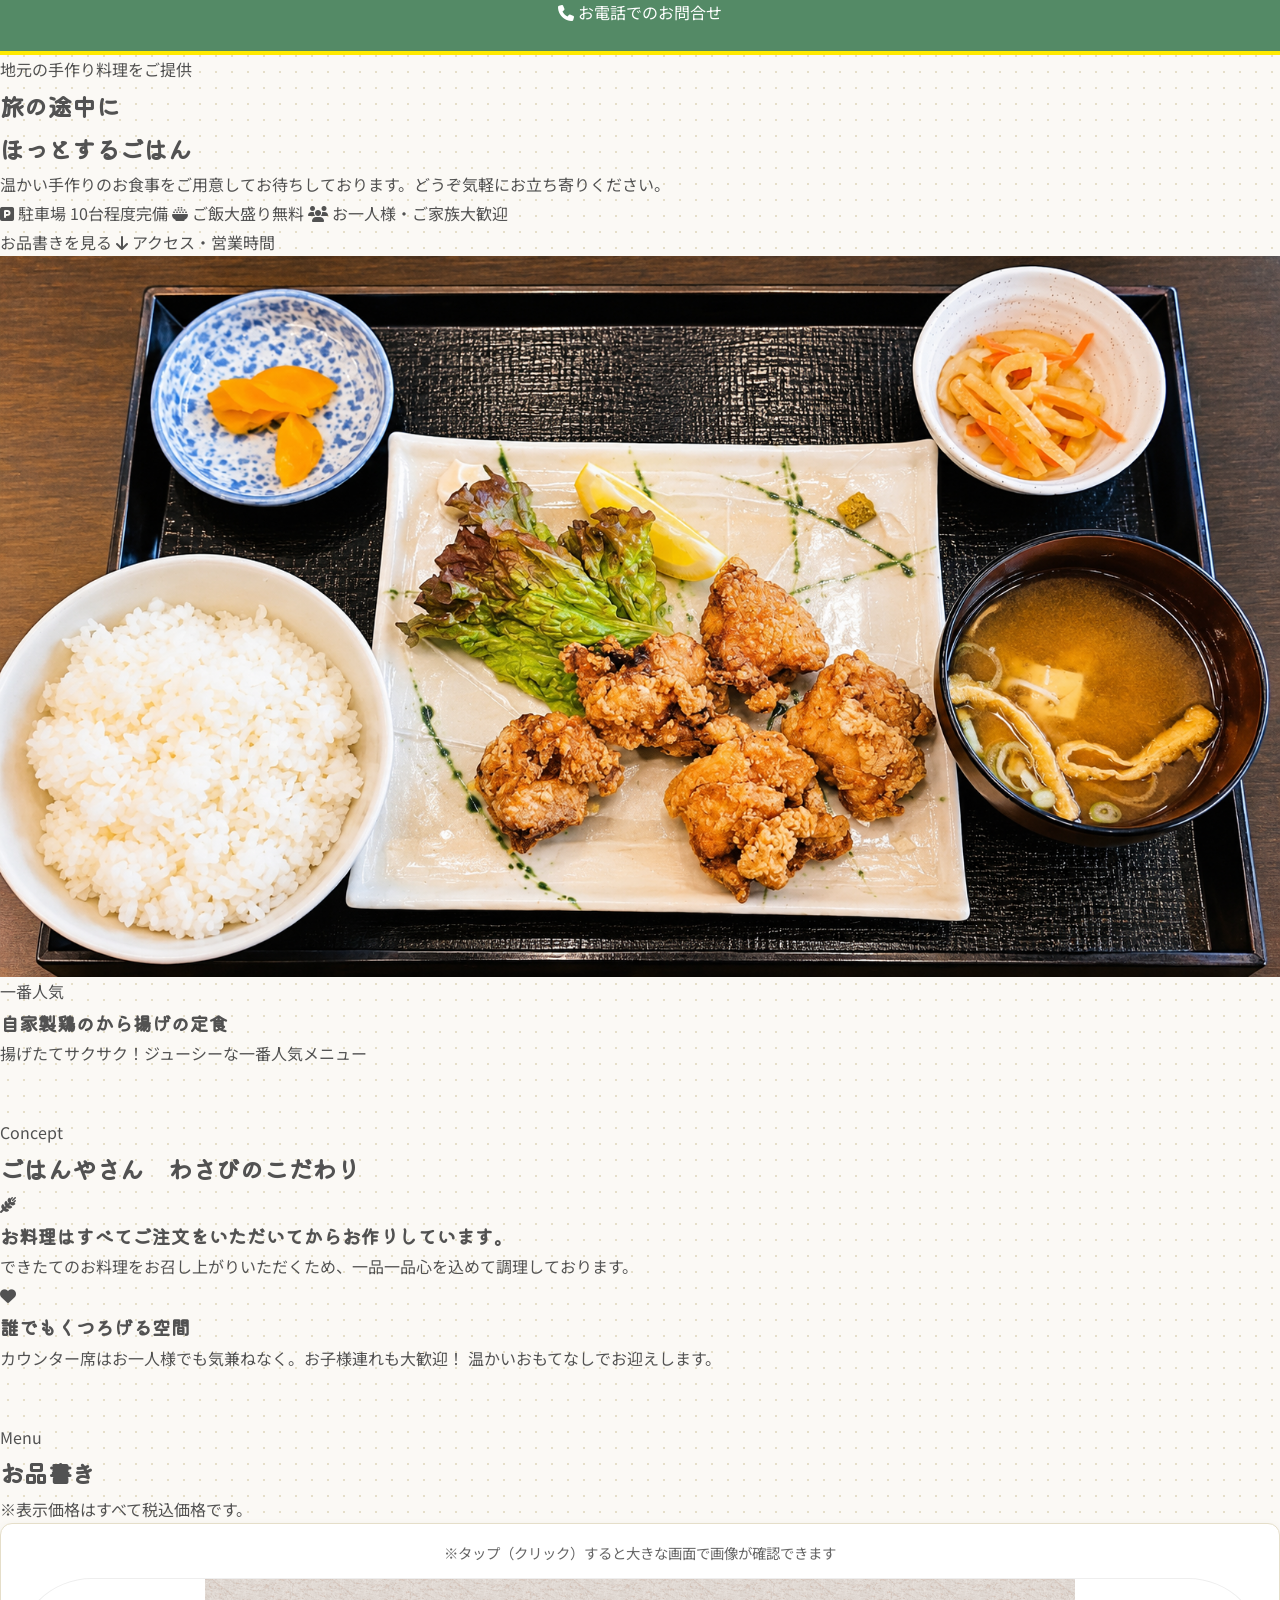
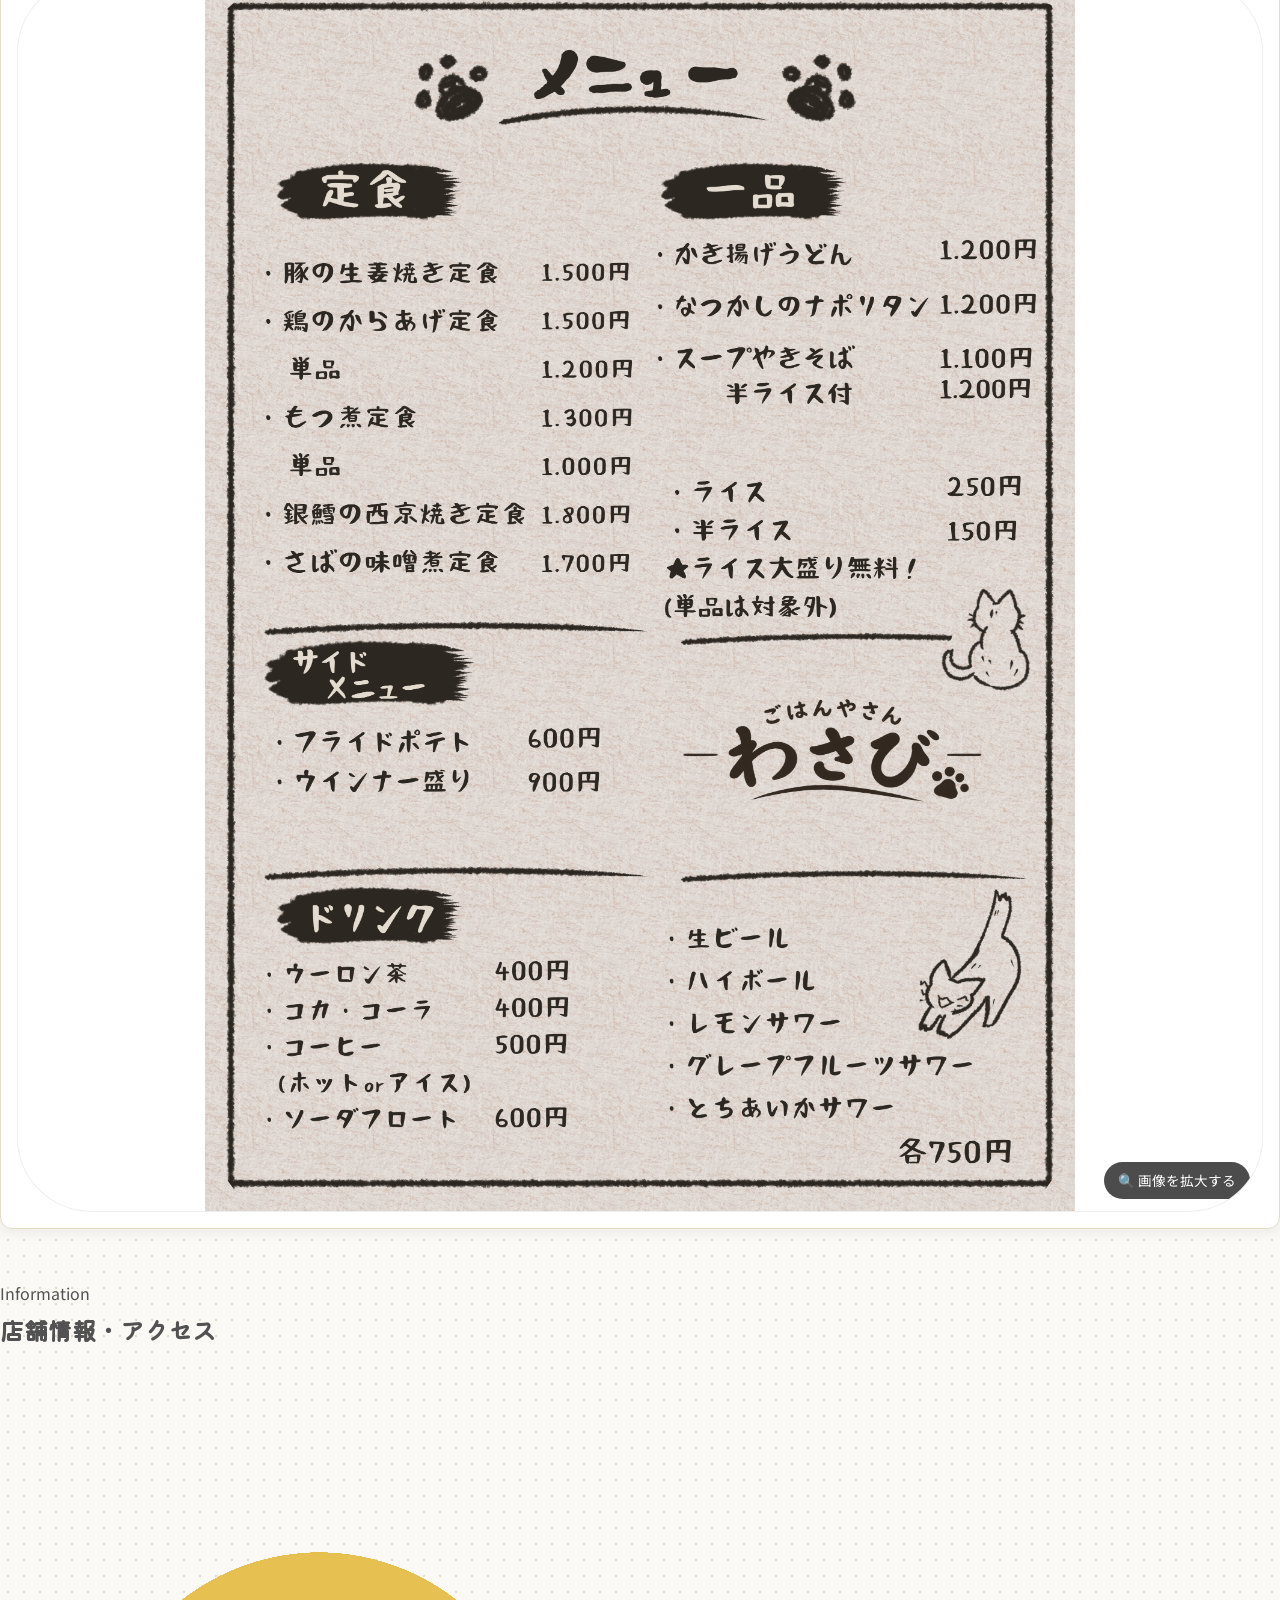
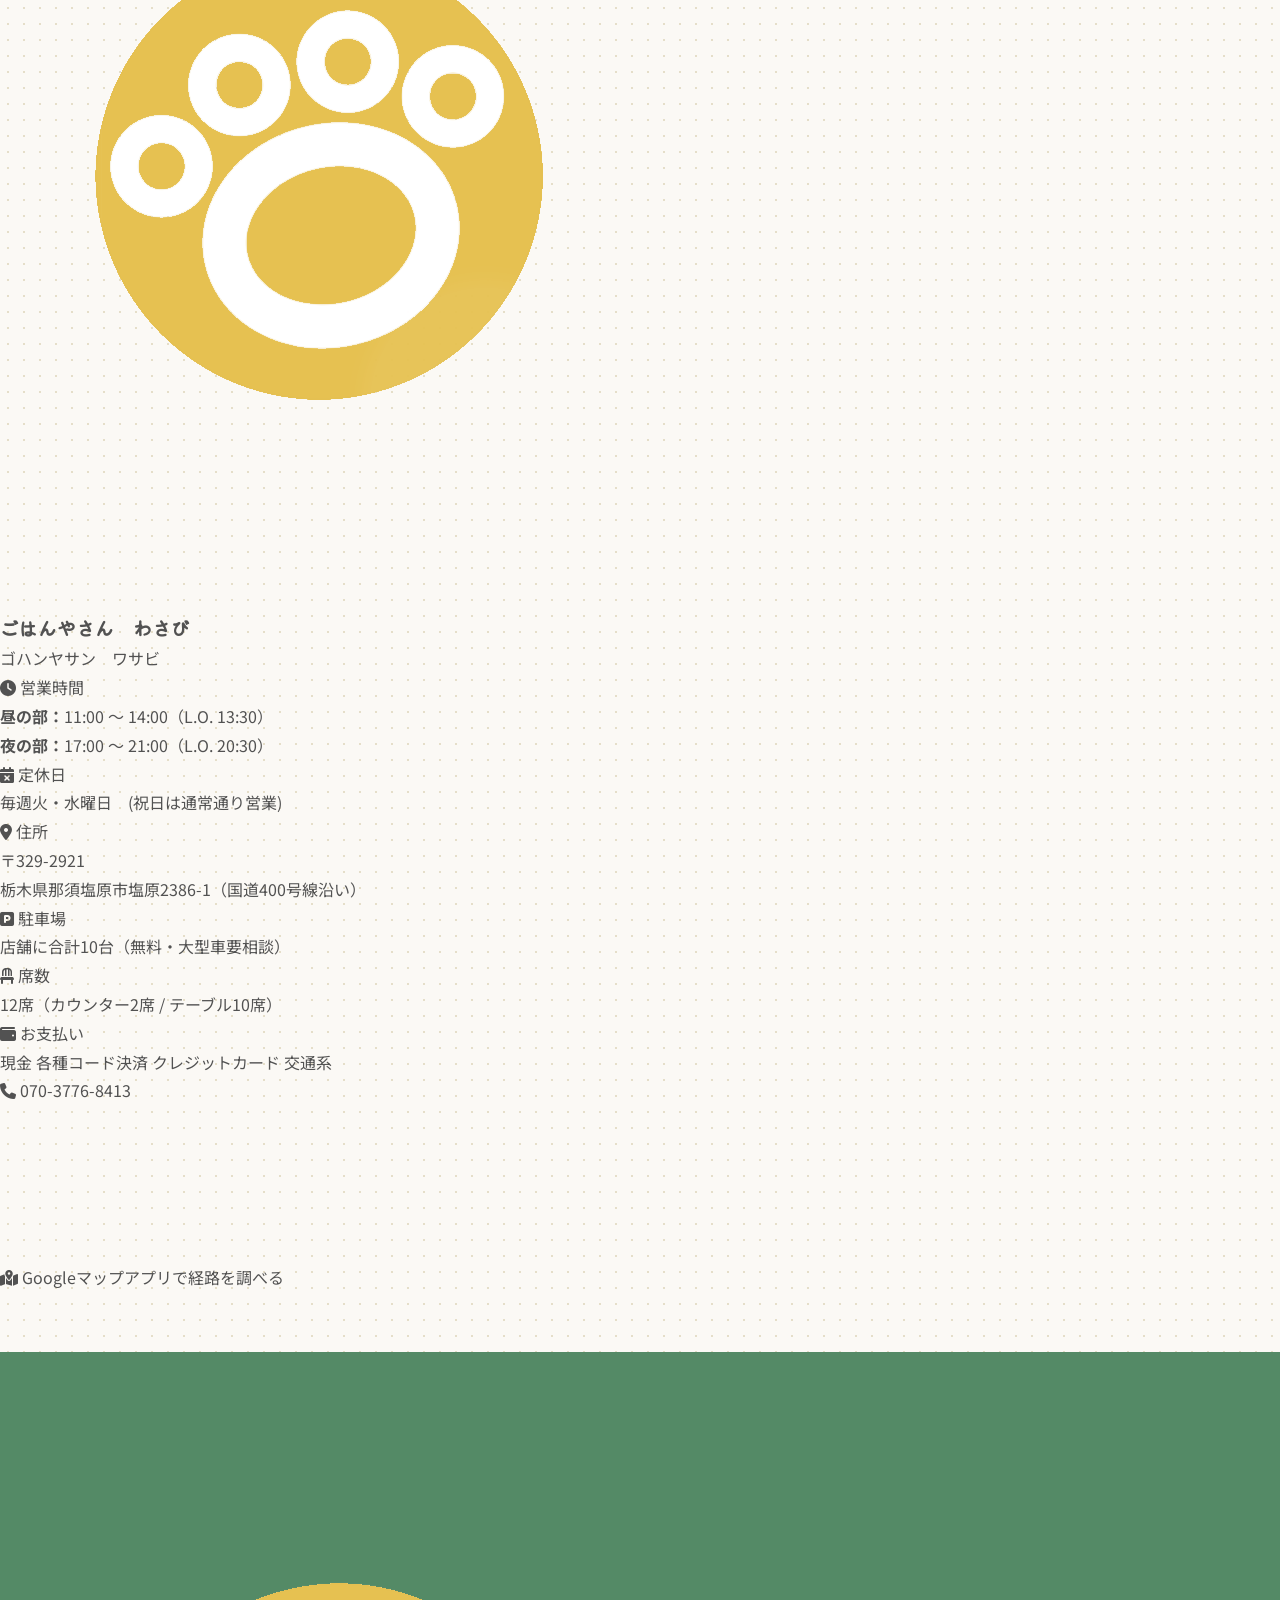
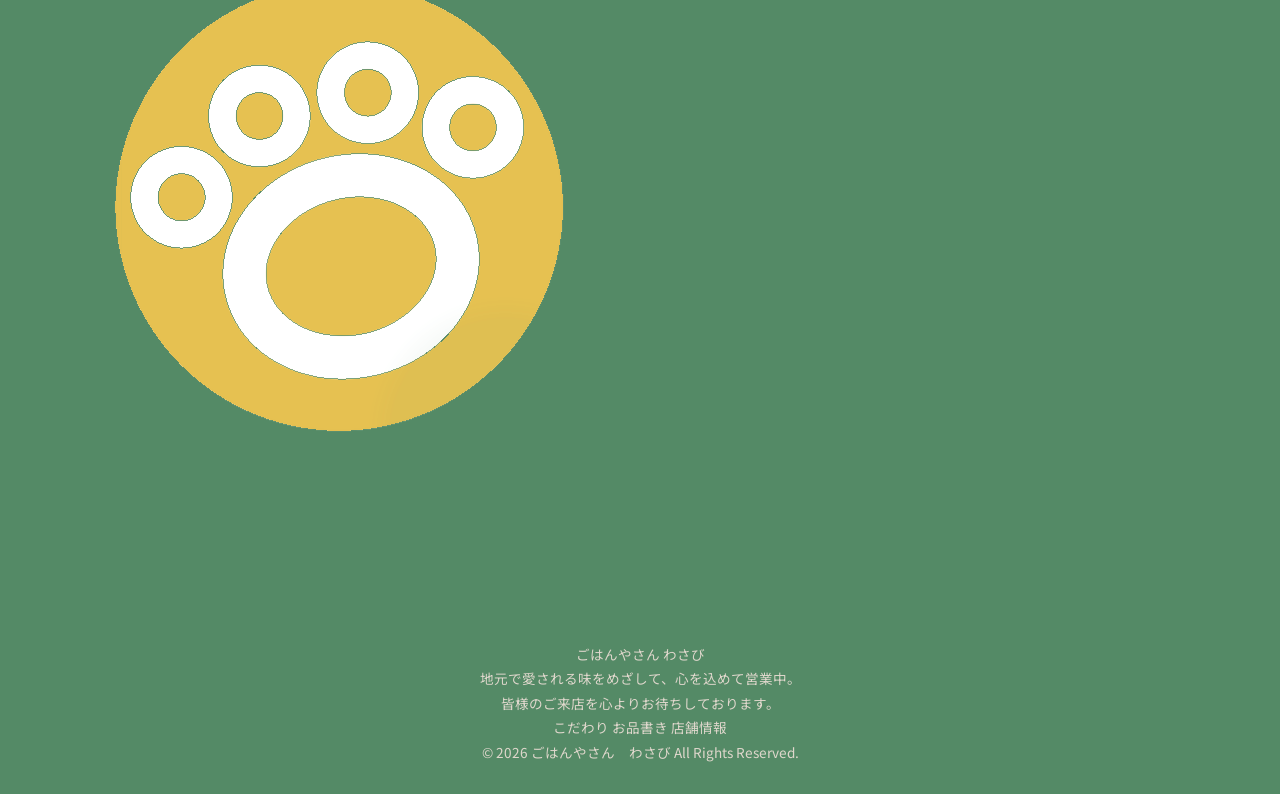
==== commit fd061bf2: "Add files via upload" ====
--- a/index.html
+++ b/index.html
@@ -55,7 +55,7 @@
 </head>
 <body class="antialiased selection:bg-vermilion selection:text-white flex flex-col min-h-screen">
     <section class="thumbnail">
-        <img src="images/fried_chicken.png"　alt="から揚げ定食" class="food-image">
+        <img src="images/fried_chicken.png" alt="から揚げ定食" class="food-image">
         <h1 class="title">
             <span>ご</span>
             <span>は</span>
@@ -88,7 +88,9 @@
                 <nav class="hidden md:flex items-center space-x-8 font-medium text-white text-sm tracking-wide">
                     <a href="#about" class="hover:text-white/70 transition-colors">こだわり</a>
                     <a href="#menu" class="hover:text-white/70 transition-colors">お品書き</a>
+                    <div hidden>
                     <a href="#gallery" class="hover:text-white/70 transition-colors">店内の雰囲気</a>
+                    </div>
                     <a href="#info" class="hover:text-white/70 transition-colors">店舗情報・アクセス</a>
                 </nav>
 
@@ -442,7 +444,6 @@
             </p>
 
             <div class="flex justify-center space-x-6 text-sm">
-                <a href="#notice" class="hover:text-white transition-colors">お知らせ</a>
                 <a href="#about" class="hover:text-white transition-colors">こだわり</a>
                 <a href="#menu" class="hover:text-white transition-colors">お品書き</a>
                 <a href="#info" class="hover:text-white transition-colors">店舗情報</a>
--- a/style.css
+++ b/style.css
@@ -1,487 +1,721 @@
-        @import url('https://fonts.googleapis.com/css2?family=Josefin+Sans&display=swap');
-/* ==========================================
-           1. 基本設定（全般・カラー）
-           ========================================== */
-        :root {
-            --bg-color: #fbf9f5;          /* 生成り色（温かみのある背景） */
-            --main-green: #548a66;        /* 濃い木目調ブラウン（テキスト・ヘッダー） */
-            --accent-vermilion: #ffea00;  /* 朱色・赤橙（アクセント・ボタン） */
-            --accent-orange: #78b08d;     /* 温かいオレンジ */
-            --text-dark: #525252;         /* 本文テキスト */
-            --card-bg: #ffffff;           /* カード背景ホワイト */
-            --border-color: #e5dec9;      /* 和風ベージュの枠線 */
-        }
-
-        * {
-            box-sizing: border-box;
-            margin: 0;
-            padding: 0;
-        }
-
-        body {
-            font-family: 'Noto Sans JP', sans-serif;
-            background-color: var(--bg-color);
-            color: var(--text-dark);
-            line-height: 1.8;
-            /* 和風のさりげない背景模様 */
-            background-image: radial-gradient(#e5dec9 0.75px, transparent 0.75px);
-            background-size: 16px 16px;
-        }
-
-        h1, h2, h3, .font-japanese {
-            font-family: 'Kiwi Maru', serif;
-        }
-
-        a {
-            color: inherit;
-            text-decoration: none;
-        }
-
-        img {
-            max-width: 100%;
-            height: auto;
-            display: block;
-        }
-
-        .container {
-            max-width: 900px;
-            margin: 0 auto;
-            padding: 0 20px;
-        }
-
-        /* ==========================================
-           2. ヘッダー / メインビジュアル
-           ========================================== */
-        .thumbnail{
-            position: relative;
-            width:100%;
-            height: 125%;
-            background-image: url("fried_chicken.png");
-            background-size:cover;
-            background-position: center;
-            display: flex;
-            justify-content: center;
-            align-items: center;
-        }
-
-        .food-image{
-            width: 100%;
-            height: 100%;
-            object-fit: cover;
-        }
-        .title{
-            position: absolute;
-            display: flex;
-            bottom: 60px;
-            color: rgb(248, 248, 248);
-            text-shadow:1px 1px 1px #000000;
-            text-shadow: -1px 1px 1px #000;
-            text-shadow: 1px -1px 1px #000;
-            text-shadow: -1px -1px 1px #000;
-            font-size: 54px;
-            font-family:'Josefin Sans',sans-serif;
-        }
-        .title span{
-            display: block;
-            transform: translata(0,105%);
-            transition: transform cubic-bezier(0.215, 0.610, 0.355, 1)0.5s;
-        }
-        .title -visible span{
-            transform: translate(0,0);
-        }
-            .title span:nth-child(2){
-                transition-delay: 0.06s;
-            }
-            .title span:nth-child(3){
-                transition-delay:0.12s;
-            }
-            .title span:nth-child(4){
-                transition-delay:0.18s;
-            }
-            .title span:nth-child(5){
-                transition-delay: 0.24s;
-            }
-            .title span:nth-child(6){
-                transition-delay: 0.30s;
-            }
-            .title span:nth-child(7){
-                transition-delay: 0.36s;
-            }
-            .title span:nth-child(8){
-                transition-delay:0.42s;
-            }
-             .title span:nth-child(9){
-                transition-delay:0.48s;
-            }
-             .title span:nth-child(10){
-                transition-delay:0.54s;
-            }
-             .title span:nth-child(11){
-                transition-delay:0.6s;
-            }
-             .title span:nth-child(12){
-                transition-delay:0.66s;
-            }
-             .title span:nth-child(13){
-                transition-delay:0.72s;
-            }
-             .title span:nth-child(14){
-                transition-delay:0.78s;
-            }
-
-        .title2{
-            position: absolute;
-            bottom: 40px;
-            color:#ffffff;
-            -webkit-text-stroke: 0.2px #000;
-            font-size: 25px;
-            justify-content: end;
-            font-style:'"Kiwi Maru"';
-
-        }
-
-        header {
-            background-color: var(--main-green);
-            color: #fff;
-            text-align: center;
-            padding: 24px 20px;
-            border-bottom: 4px solid var(--accent-vermilion);
-        }
-
-        .header-logo {
-            font-size: 1.8rem;
-            letter-spacing: 2px;
-        }
-
-        .hero {
-            position: relative;
-            background: linear-gradient(rgba(0, 0, 0, 0.45), rgba(0, 0, 0, 0.55)), 
-                        url('https://images.unsplash.com/photo-1547592180-85f173990554?auto=format&fit=crop&q=80&w=1200') center/cover no-repeat;
-            color: #fff;
-            text-align: center;
-            padding: 80px 20px;
-            border-radius: 0 0 16px 16px;
-            margin-bottom: 40px;
-            box-shadow: 0 4px 15px rgba(0,0,0,0.1);
-        }
-
-        .hero-badge {
-            display: inline-block;
-            background-color: var(--accent-vermilion);
-            color: #fff;
-            padding: 6px 16px;
-            border-radius: 20px;
-            font-size: 0.9rem;
-            font-weight: 500;
-            margin-bottom: 16px;
-        }
-
-        .hero-title {
-            font-size: 2.2rem;
-            margin-bottom: 16px;
-            line-height: 1.4;
-            text-shadow: 0 2px 4px rgba(0,0,0,0.4);
-        }
-
-        .hero-sub {
-            font-size: 1.05rem;
-            opacity: 0.95;
-            margin-bottom: 24px;
-        }
-
-        .hero-tags {
-            display: flex;
-            justify-content: center;
-            gap: 10px;
-            flex-wrap: wrap;
-        }
-
-        .hero-tag {
-            background-color: rgba(255,255,255,0.2);
-            backdrop-filter: blur(4px);
-            border: 1px solid rgba(255,255,255,0.4);
-            padding: 4px 12px;
-            border-radius: 4px;
-            font-size: 0.85rem;
-        }
-
-        /* ==========================================
-           3. セクション共通スタイル
-           ========================================== */
-        section {
-            margin-bottom: 50px;
-        }
-
-        .section-title {
-            text-align: center;
-            font-size: 1.6rem;
-            color: var(--main-green);
-            margin-bottom: 24px;
-            position: relative;
-            padding-bottom: 10px;
-        }
-
-        .section-title::after {
-            content: '';
-            position: absolute;
-            bottom: 0;
-            left: 50%;
-            transform: translateX(-50%);
-            width: 50px;
-            height: 3px;
-            background-color: var(--accent-vermilion);
-            border-radius: 2px;
-        }
-
-        /* お知らせ */
-        .news-box {
-            background-color: var(--card-bg);
-            border: 1px solid var(--border-color);
-            border-radius: 12px;
-            padding: 20px;
-            box-shadow: 0 2px 8px rgba(0,0,0,0.04);
-        }
-
-        .news-item {
-            display: flex;
-            gap: 15px;
-            padding: 10px 0;
-            border-bottom: 1px dashed var(--border-color);
-        }
-
-        .news-item:last-child {
-            border-bottom: none;
-        }
-
-        .news-date {
-            font-size: 0.85rem;
-            color: #777;
-            white-space: nowrap;
-        }
-
-        .news-text {
-            font-size: 0.95rem;
-        }
-
-        /* こだわり紹介 */
-        .about-card {
-            background-color: var(--card-bg);
-            border: 1px solid var(--border-color);
-            border-radius: 12px;
-            padding: 30px 24px;
-            box-shadow: 0 2px 8px rgba(0,0,0,0.04);
-            text-align: center;
-        }
-
-        .about-lead {
-            font-size: 1.2rem;
-            color: var(--accent-vermilion);
-            margin-bottom: 16px;
-            font-weight: 500;
-        }
-
-        .about-grid {
-            display: grid;
-            grid-template-columns: repeat(auto-fit, minmax(240px, 1fr));
-            gap: 20px;
-            margin-top: 24px;
-            text-align: left;
-        }
-
-        .about-item {
-            background-color: #faf8f3;
-            padding: 16px;
-            border-radius: 8px;
-            border-left: 4px solid var(--main-green);
-        }
-
-        .about-item h4 {
-            color: var(--main-green);
-            margin-bottom: 6px;
-        }
-
-        .about-item p {
-            font-size: 0.9rem;
-            color: #555;
-        }
-
-        /* ==========================================
-           4. メニュー（お品書き画像表示エリア）
-           ========================================== */
-        .menu-image-container {
-            background-color: var(--card-bg);
-            border: 1px solid var(--border-color);
-            border-radius: 12px;
-            padding: 16px;
-            box-shadow: 0 4px 12px rgba(0,0,0,0.06);
-            text-align: center;
-        }
-
-        .menu-wrapper {
-            position: relative;
-            cursor: pointer;
-            overflow: hidden;
-            border-radius: 6%;
-            border: 1px solid #eee;
-        }
-
-        .menu-wrapper img {
-            width: 70%;
-            margin : 0 auto;
-            transition: transform 0.3s ease;
-        }
-
-        .menu-wrapper:hover img {
-            transform: scale(1.02);
-        }
-
-        .zoom-overlay {
-            position: absolute;
-            bottom: 12px;
-            right: 12px;
-            background-color: rgba(0, 0, 0, 0.7);
-            color: #fff;
-            padding: 6px 14px;
-            border-radius: 20px;
-            font-size: 0.85rem;
-            display: flex;
-            align-items: center;
-            gap: 6px;
-            pointer-events: none;
-        }
-
-        /* 拡大モーダル（ライトボックス） */
-        .modal {
-            display: none;
-            position: fixed;
-            z-index: 1000;
-            top: 0;
-            left: 0;
-            width: 100%;
-            height: 100%;
-            background-color: rgba(0, 0, 0, 0.9);
-            justify-content: center;
-            align-items: center;
-            padding: 20px;
-        }
-
-        .modal.active {
-            display: flex;
-        }
-
-        .modal-content {
-            max-width: 95%;
-            max-height: 90vh;
-            object-fit: contain;
-            border-radius: 4px;
-        }
-
-        .modal-close {
-            position: absolute;
-            top: 20px;
-            right: 25px;
-            color: #fff;
-            font-size: 35px;
-            font-weight: bold;
-            cursor: pointer;
-        }
-
-        /* ==========================================
-           5. 店内雰囲気ギャラリー
-           ========================================== */
-        .gallery-grid {
-            display: grid;
-            grid-template-columns: repeat(auto-fit, minmax(200px, 1fr));
-            gap: 15px;
-        }
-
-        .gallery-item {
-            position: relative;
-            border-radius: 8px;
-            overflow: hidden;
-            height: 160px;
-            box-shadow: 0 2px 6px rgba(0,0,0,0.1);
-        }
-
-        .gallery-item img {
-            width: 100%;
-            height: 100%;
-            object-fit: cover;
-        }
-
-        .gallery-caption {
-            position: absolute;
-            bottom: 0;
-            left: 0;
-            right: 0;
-            background: linear-gradient(transparent, rgba(0,0,0,0.7));
-            color: #fff;
-            padding: 8px;
-            font-size: 0.85rem;
-            text-align: center;
-        }
-
-        /* ==========================================
-           6. 店舗概要・アクセス情報
-           ========================================== */
-        .info-card {
-            background-color: var(--card-bg);
-            border: 1px solid var(--border-color);
-            border-radius: 12px;
-            padding: 24px;
-            box-shadow: 0 2px 8px rgba(0,0,0,0.04);
-        }
-
-        .info-table {
-            width: 100%;
-            border-collapse: collapse;
-        }
-
-        .info-table th, .info-table td {
-            padding: 12px;
-            border-bottom: 1px solid var(--border-color);
-            text-align: left;
-            font-size: 0.95rem;
-        }
-
-        .info-table th {
-            width: 30%;
-            color: var(--main-green);
-            white-space: nowrap;
-            background-color: #faf8f3;
-        }
-
-        .btn-map {
-            display: inline-block;
-            background-color: var(--accent-vermilion);
-            color: #fff;
-            padding: 10px 20px;
-            border-radius: 6px;
-            margin-top: 15px;
-            font-weight: 500;
-            text-align: center;
-            transition: opacity 0.2s;
-        }
-
-        .btn-map:hover {
-            opacity: 0.9;
-        }
-
-        /* ==========================================
-           7. フッター
-           ========================================== */
-        footer {
-            background-color: var(--main-green);
-            color: #dfd7cc;
-            text-align: center;
-            padding: 30px 20px;
-            margin-top: 60px;
-            font-size: 0.85rem;
-        }
-
-        /* スマホ用調整 */
-        @media (max-width: 600px) {
-            .hero-title { font-size: 1.6rem; }
-            .info-table th { width: 35%; }
-            .info-table th, .info-table td { font-size: 0.85rem; padding: 10px 8px; }
-        }+        @import url('https://fonts.googleapis.com/css2?family=Josefin+Sans&display=swap');
+/* ==========================================
+           1. 基本設定（全般・カラー）
+           ========================================== */
+        :root {
+            --bg-color: #fbf9f5;          /* 生成り色（温かみのある背景） */
+            --main-green: #548a66;        /* 濃い木目調ブラウン（テキスト・ヘッダー） */
+            --accent-vermilion: #ffea00;  /* 朱色・赤橙（アクセント・ボタン） */
+            --accent-orange: #78b08d;     /* 温かいオレンジ */
+            --text-dark: #525252;         /* 本文テキスト */
+            --card-bg: #ffffff;           /* カード背景ホワイト */
+            --border-color: #e5dec9;      /* 和風ベージュの枠線 */
+        }
+
+        * {
+            box-sizing: border-box;
+            margin: 0;
+            padding: 0;
+        }
+
+        body {
+            font-family: 'Noto Sans JP', sans-serif;
+            background-color: var(--bg-color);
+            color: var(--text-dark);
+            line-height: 1.8;
+            /* 和風のさりげない背景模様 */
+            background-image: radial-gradient(#e5dec9 0.75px, transparent 0.75px);
+            background-size: 16px 16px;
+        }
+
+        h1, h2, h3, .font-japanese {
+            font-family: 'Kiwi Maru', serif;
+        }
+
+        a {
+            color: inherit;
+            text-decoration: none;
+        }
+
+        img {
+            max-width: 100%;
+            height: auto;
+            display: block;
+        }
+
+        .container {
+            max-width: 900px;
+            margin: 0 auto;
+            padding: 0 20px;
+        }
+
+        /* ==========================================
+           2. ヘッダー / メインビジュアル
+           ========================================== */
+        .thumbnail{
+            position: relative;
+            width:100%;
+            height: 125%;
+            background-image: url("fried_chicken.png");
+            background-size:cover;
+            background-position: center;
+            display: flex;
+            justify-content: center;
+            align-items: center;
+        }
+
+        .food-image{
+            width: 100%;
+            height: 100%;
+            object-fit: cover;
+        }
+        .title{
+            position: absolute;
+            display: flex;
+            bottom: 60px;
+            color: rgb(248, 248, 248);
+            text-shadow:1px 1px 1px #000000;
+            text-shadow: -1px 1px 1px #000;
+            text-shadow: 1px -1px 1px #000;
+            text-shadow: -1px -1px 1px #000;
+            font-size: 54px;
+            font-family:'Josefin Sans',sans-serif;
+        }
+        .title span{
+            display: block;
+            transform: translata(0,105%);
+            transition: transform cubic-bezier(0.215, 0.610, 0.355, 1)0.5s;
+        }
+        .title -visible span{
+            transform: translate(0,0);
+        }
+            .title span:nth-child(2){
+                transition-delay: 0.06s;
+            }
+            .title span:nth-child(3){
+                transition-delay:0.12s;
+            }
+            .title span:nth-child(4){
+                transition-delay:0.18s;
+            }
+            .title span:nth-child(5){
+                transition-delay: 0.24s;
+            }
+            .title span:nth-child(6){
+                transition-delay: 0.30s;
+            }
+            .title span:nth-child(7){
+                transition-delay: 0.36s;
+            }
+            .title span:nth-child(8){
+                transition-delay:0.42s;
+            }
+             .title span:nth-child(9){
+                transition-delay:0.48s;
+            }
+             .title span:nth-child(10){
+                transition-delay:0.54s;
+            }
+             .title span:nth-child(11){
+                transition-delay:0.6s;
+            }
+             .title span:nth-child(12){
+                transition-delay:0.66s;
+            }
+             .title span:nth-child(13){
+                transition-delay:0.72s;
+            }
+             .title span:nth-child(14){
+                transition-delay:0.78s;
+            }
+
+        .title2{
+            position: absolute;
+            bottom: 40px;
+            color:#ffffff;
+            -webkit-text-stroke: 0.2px #000;
+            font-size: 25px;
+            justify-content: end;
+            font-style:'"Kiwi Maru"';
+
+        }
+
+        header {
+            background-color: var(--main-green);
+            color: #fff;
+            text-align: center;
+            padding: 24px 20px;
+            border-bottom: 4px solid var(--accent-vermilion);
+        }
+
+        .header-logo {
+            font-size: 1.8rem;
+            letter-spacing: 2px;
+        }
+
+        .hero {
+            position: relative;
+            background: linear-gradient(rgba(0, 0, 0, 0.45), rgba(0, 0, 0, 0.55)), 
+                        url('https://images.unsplash.com/photo-1547592180-85f173990554?auto=format&fit=crop&q=80&w=1200') center/cover no-repeat;
+            color: #fff;
+            text-align: center;
+            padding: 80px 20px;
+            border-radius: 0 0 16px 16px;
+            margin-bottom: 40px;
+            box-shadow: 0 4px 15px rgba(0,0,0,0.1);
+        }
+
+        .hero-badge {
+            display: inline-block;
+            background-color: var(--accent-vermilion);
+            color: #fff;
+            padding: 6px 16px;
+            border-radius: 20px;
+            font-size: 0.9rem;
+            font-weight: 500;
+            margin-bottom: 16px;
+        }
+
+        .hero-title {
+            font-size: 2.2rem;
+            margin-bottom: 16px;
+            line-height: 1.4;
+            text-shadow: 0 2px 4px rgba(0,0,0,0.4);
+        }
+
+        .hero-sub {
+            font-size: 1.05rem;
+            opacity: 0.95;
+            margin-bottom: 24px;
+        }
+
+        .hero-tags {
+            display: flex;
+            justify-content: center;
+            gap: 10px;
+            flex-wrap: wrap;
+        }
+
+        .hero-tag {
+            background-color: rgba(255,255,255,0.2);
+            backdrop-filter: blur(4px);
+            border: 1px solid rgba(255,255,255,0.4);
+            padding: 4px 12px;
+            border-radius: 4px;
+            font-size: 0.85rem;
+        }
+
+        /* ==========================================
+           3. セクション共通スタイル
+           ========================================== */
+        section {
+            margin-bottom: 50px;
+        }
+
+        .section-title {
+            text-align: center;
+            font-size: 1.6rem;
+            color: var(--main-green);
+            margin-bottom: 24px;
+            position: relative;
+            padding-bottom: 10px;
+        }
+
+        .section-title::after {
+            content: '';
+            position: absolute;
+            bottom: 0;
+            left: 50%;
+            transform: translateX(-50%);
+            width: 50px;
+            height: 3px;
+            background-color: var(--accent-vermilion);
+            border-radius: 2px;
+        }
+
+        /* お知らせ */
+        .news-box {
+            background-color: var(--card-bg);
+            border: 1px solid var(--border-color);
+            border-radius: 12px;
+            padding: 20px;
+            box-shadow: 0 2px 8px rgba(0,0,0,0.04);
+        }
+
+        .news-item {
+            display: flex;
+            gap: 15px;
+            padding: 10px 0;
+            border-bottom: 1px dashed var(--border-color);
+        }
+
+        .news-item:last-child {
+            border-bottom: none;
+        }
+
+        .news-date {
+            font-size: 0.85rem;
+            color: #777;
+            white-space: nowrap;
+        }
+
+        .news-text {
+            font-size: 0.95rem;
+        }
+
+        /* こだわり紹介 */
+        .about-card {
+            background-color: var(--card-bg);
+            border: 1px solid var(--border-color);
+            border-radius: 12px;
+            padding: 30px 24px;
+            box-shadow: 0 2px 8px rgba(0,0,0,0.04);
+            text-align: center;
+        }
+
+        .about-lead {
+            font-size: 1.2rem;
+            color: var(--accent-vermilion);
+            margin-bottom: 16px;
+            font-weight: 500;
+        }
+
+        .about-grid {
+            display: grid;
+            grid-template-columns: repeat(auto-fit, minmax(240px, 1fr));
+            gap: 20px;
+            margin-top: 24px;
+            text-align: left;
+        }
+
+        .about-item {
+            background-color: #faf8f3;
+            padding: 16px;
+            border-radius: 8px;
+            border-left: 4px solid var(--main-green);
+        }
+
+        .about-item h4 {
+            color: var(--main-green);
+            margin-bottom: 6px;
+        }
+
+        .about-item p {
+            font-size: 0.9rem;
+            color: #555;
+        }
+
+        /* ==========================================
+           4. メニュー（お品書き画像表示エリア）
+           ========================================== */
+        .menu-image-container {
+            background-color: var(--card-bg);
+            border: 1px solid var(--border-color);
+            border-radius: 12px;
+            padding: 16px;
+            box-shadow: 0 4px 12px rgba(0,0,0,0.06);
+            text-align: center;
+        }
+
+        .menu-wrapper {
+            position: relative;
+            cursor: pointer;
+            overflow: hidden;
+            border-radius: 6%;
+            border: 1px solid #eee;
+        }
+
+        .menu-wrapper img {
+            width: 70%;
+            margin : 0 auto;
+            transition: transform 0.3s ease;
+        }
+
+        .menu-wrapper:hover img {
+            transform: scale(1.02);
+        }
+
+        .zoom-overlay {
+            position: absolute;
+            bottom: 12px;
+            right: 12px;
+            background-color: rgba(0, 0, 0, 0.7);
+            color: #fff;
+            padding: 6px 14px;
+            border-radius: 20px;
+            font-size: 0.85rem;
+            display: flex;
+            align-items: center;
+            gap: 6px;
+            pointer-events: none;
+        }
+
+        /* 拡大モーダル（ライトボックス） */
+        .modal {
+            display: none;
+            position: fixed;
+            z-index: 1000;
+            top: 0;
+            left: 0;
+            width: 100%;
+            height: 100%;
+            background-color: rgba(0, 0, 0, 0.9);
+            justify-content: center;
+            align-items: center;
+            padding: 20px;
+        }
+
+        .modal.active {
+            display: flex;
+        }
+
+        .modal-content {
+            max-width: 95%;
+            max-height: 90vh;
+            object-fit: contain;
+            border-radius: 4px;
+        }
+
+        .modal-close {
+            position: absolute;
+            top: 20px;
+            right: 25px;
+            color: #fff;
+            font-size: 35px;
+            font-weight: bold;
+            cursor: pointer;
+        }
+
+        /* ==========================================
+           5. 店内雰囲気ギャラリー
+           ========================================== */
+        .gallery-grid {
+            display: grid;
+            grid-template-columns: repeat(auto-fit, minmax(200px, 1fr));
+            gap: 15px;
+        }
+
+        .gallery-item {
+            position: relative;
+            border-radius: 8px;
+            overflow: hidden;
+            height: 160px;
+            box-shadow: 0 2px 6px rgba(0,0,0,0.1);
+        }
+
+        .gallery-item img {
+            width: 100%;
+            height: 100%;
+            object-fit: cover;
+        }
+
+        .gallery-caption {
+            position: absolute;
+            bottom: 0;
+            left: 0;
+            right: 0;
+            background: linear-gradient(transparent, rgba(0,0,0,0.7));
+            color: #fff;
+            padding: 8px;
+            font-size: 0.85rem;
+            text-align: center;
+        }
+
+        /* ==========================================
+           6. 店舗概要・アクセス情報
+           ========================================== */
+        .info-card {
+            background-color: var(--card-bg);
+            border: 1px solid var(--border-color);
+            border-radius: 12px;
+            padding: 24px;
+            box-shadow: 0 2px 8px rgba(0,0,0,0.04);
+        }
+
+        .info-table {
+            width: 100%;
+            border-collapse: collapse;
+        }
+
+        .info-table th, .info-table td {
+            padding: 12px;
+            border-bottom: 1px solid var(--border-color);
+            text-align: left;
+            font-size: 0.95rem;
+        }
+
+        .info-table th {
+            width: 30%;
+            color: var(--main-green);
+            white-space: nowrap;
+            background-color: #faf8f3;
+        }
+
+        .btn-map {
+            display: inline-block;
+            background-color: var(--accent-vermilion);
+            color: #fff;
+            padding: 10px 20px;
+            border-radius: 6px;
+            margin-top: 15px;
+            font-weight: 500;
+            text-align: center;
+            transition: opacity 0.2s;
+        }
+
+        .btn-map:hover {
+            opacity: 0.9;
+        }
+
+        /* ==========================================
+           7. フッター
+           ========================================== */
+        footer {
+            background-color: var(--main-green);
+            color: #dfd7cc;
+            text-align: center;
+            padding: 30px 20px;
+            margin-top: 60px;
+            font-size: 0.85rem;
+        }
+
+        /* スマホ用調整 */
+        @media (max-width: 600px) {
+            .hero-title { font-size: 1.6rem; }
+            .title{font-size: 25px;}
+            .title2{font-size: 10px}
+            .info-table th { width: 35%; }
+            .info-table th, .info-table td { font-size: 0.85rem; padding: 10px 8px; }
+        }
+
+
+
+/* ==========================================
+   スマートフォン・タブレット向けレイアウト調整
+   ========================================== */
+
+/* 横方向にはみ出すことを防止 */
+html,
+body {
+    width: 100%;
+    max-width: 100%;
+    overflow-x: hidden;
+}
+
+body {
+    -webkit-text-size-adjust: 100%;
+}
+
+/* 画像・地図などは親要素の幅に収める */
+img,
+iframe {
+    max-width: 100%;
+}
+
+/* メインビジュアル */
+.thumbnail {
+    height: clamp(240px, 48vw, 520px);
+    min-height: 240px;
+    overflow: hidden;
+}
+
+.thumbnail .food-image {
+    width: 100%;
+    height: 100%;
+    object-fit: cover;
+    object-position: center;
+}
+
+.thumbnail .title {
+    left: 12px;
+    right: 12px;
+    bottom: 48px;
+    justify-content: center;
+    flex-wrap: nowrap;
+    font-size: clamp(22px, 5.5vw, 54px);
+    line-height: 1.2;
+    white-space: nowrap;
+}
+
+.thumbnail .title2 {
+    left: 10px;
+    right: 10px;
+    bottom: 15px;
+    text-align: center;
+    font-size: clamp(11px, 2.8vw, 25px);
+    line-height: 1.4;
+}
+
+/* 小さめの画面 */
+@media (max-width: 640px) {
+    header {
+        padding: 8px 10px;
+    }
+
+    header > div {
+        padding-left: 2px;
+        padding-right: 2px;
+    }
+
+    header .flex.justify-between.items-center {
+        min-height: 56px;
+        height: auto;
+        gap: 8px;
+    }
+
+    header a .text-xl {
+        font-size: 0.95rem;
+        letter-spacing: 0;
+    }
+
+    header a .text-\[10px\] {
+        font-size: 9px;
+    }
+
+    /* ヒーロー部分の余白を縮小 */
+    main > section:first-child {
+        padding-top: 2rem;
+        padding-bottom: 2rem;
+    }
+
+    main > section:first-child .grid {
+        gap: 1.75rem;
+    }
+
+    main > section:first-child h1 {
+        font-size: clamp(1.65rem, 7vw, 2.25rem);
+    }
+
+    main > section:first-child p {
+        font-size: 0.9rem;
+    }
+
+    /* 画像の高さをスマホ向けに */
+    main > section:first-child img {
+        max-height: 340px;
+    }
+
+    /* 各セクションの上下余白 */
+    main section#about,
+    main section#menu,
+    main section#info {
+        padding-top: 2.75rem;
+        padding-bottom: 2.75rem;
+    }
+
+    main section h2 {
+        overflow-wrap: anywhere;
+    }
+
+    /* こだわりカード */
+    #about .grid > div {
+        padding: 1.25rem;
+    }
+
+    #about h3 {
+        font-size: 1.05rem;
+        line-height: 1.6;
+    }
+
+    /* メニュー画像をスマホ幅に合わせる */
+    .menu-image-container {
+        padding: 10px;
+    }
+
+    .menu-wrapper img {
+        width: 100%;
+        height: auto;
+    }
+
+    .zoom-overlay {
+        right: 8px;
+        bottom: 8px;
+        padding: 5px 9px;
+        font-size: 0.72rem;
+    }
+
+    /* 拡大表示時に画面内へ収める */
+    .modal {
+        padding: 10px;
+    }
+
+    .modal-content {
+        max-width: 100%;
+        max-height: 85vh;
+    }
+
+    .modal-close {
+        top: 8px;
+        right: 14px;
+        font-size: 32px;
+    }
+
+    /* 店舗情報 */
+    #info .rounded-2xl {
+        padding: 1rem;
+    }
+
+    #info dl {
+        font-size: 0.85rem;
+    }
+
+    #info iframe {
+        min-height: 300px;
+    }
+
+    /* フッターのリンクが横にはみ出さないようにする */
+    footer .flex.justify-center.space-x-6 {
+        flex-wrap: wrap;
+        gap: 12px 18px;
+    }
+
+    footer .text-2xl {
+        font-size: 1.1rem;
+    }
+}
+
+/* さらに幅の狭いスマートフォン */
+@media (max-width: 380px) {
+    .thumbnail {
+        height: 230px;
+        min-height: 230px;
+    }
+
+    .thumbnail .title {
+        bottom: 45px;
+        font-size: 21px;
+    }
+
+    .thumbnail .title2 {
+        bottom: 13px;
+        font-size: 10px;
+    }
+
+    header a .text-xl {
+        font-size: 0.85rem;
+    }
+
+    header .w-12.h-12 {
+        width: 2.5rem;
+        height: 2.5rem;
+    }
+
+    main > section:first-child .flex.flex-wrap {
+        gap: 8px;
+    }
+}
+
+/* タブレットではメインビジュアルの文字と余白を調整 */
+@media (min-width: 641px) and (max-width: 900px) {
+    .thumbnail {
+        height: 360px;
+    }
+
+    .thumbnail .title {
+        font-size: clamp(34px, 5vw, 46px);
+    }
+
+    .thumbnail .title2 {
+        font-size: 18px;
+    }
+}
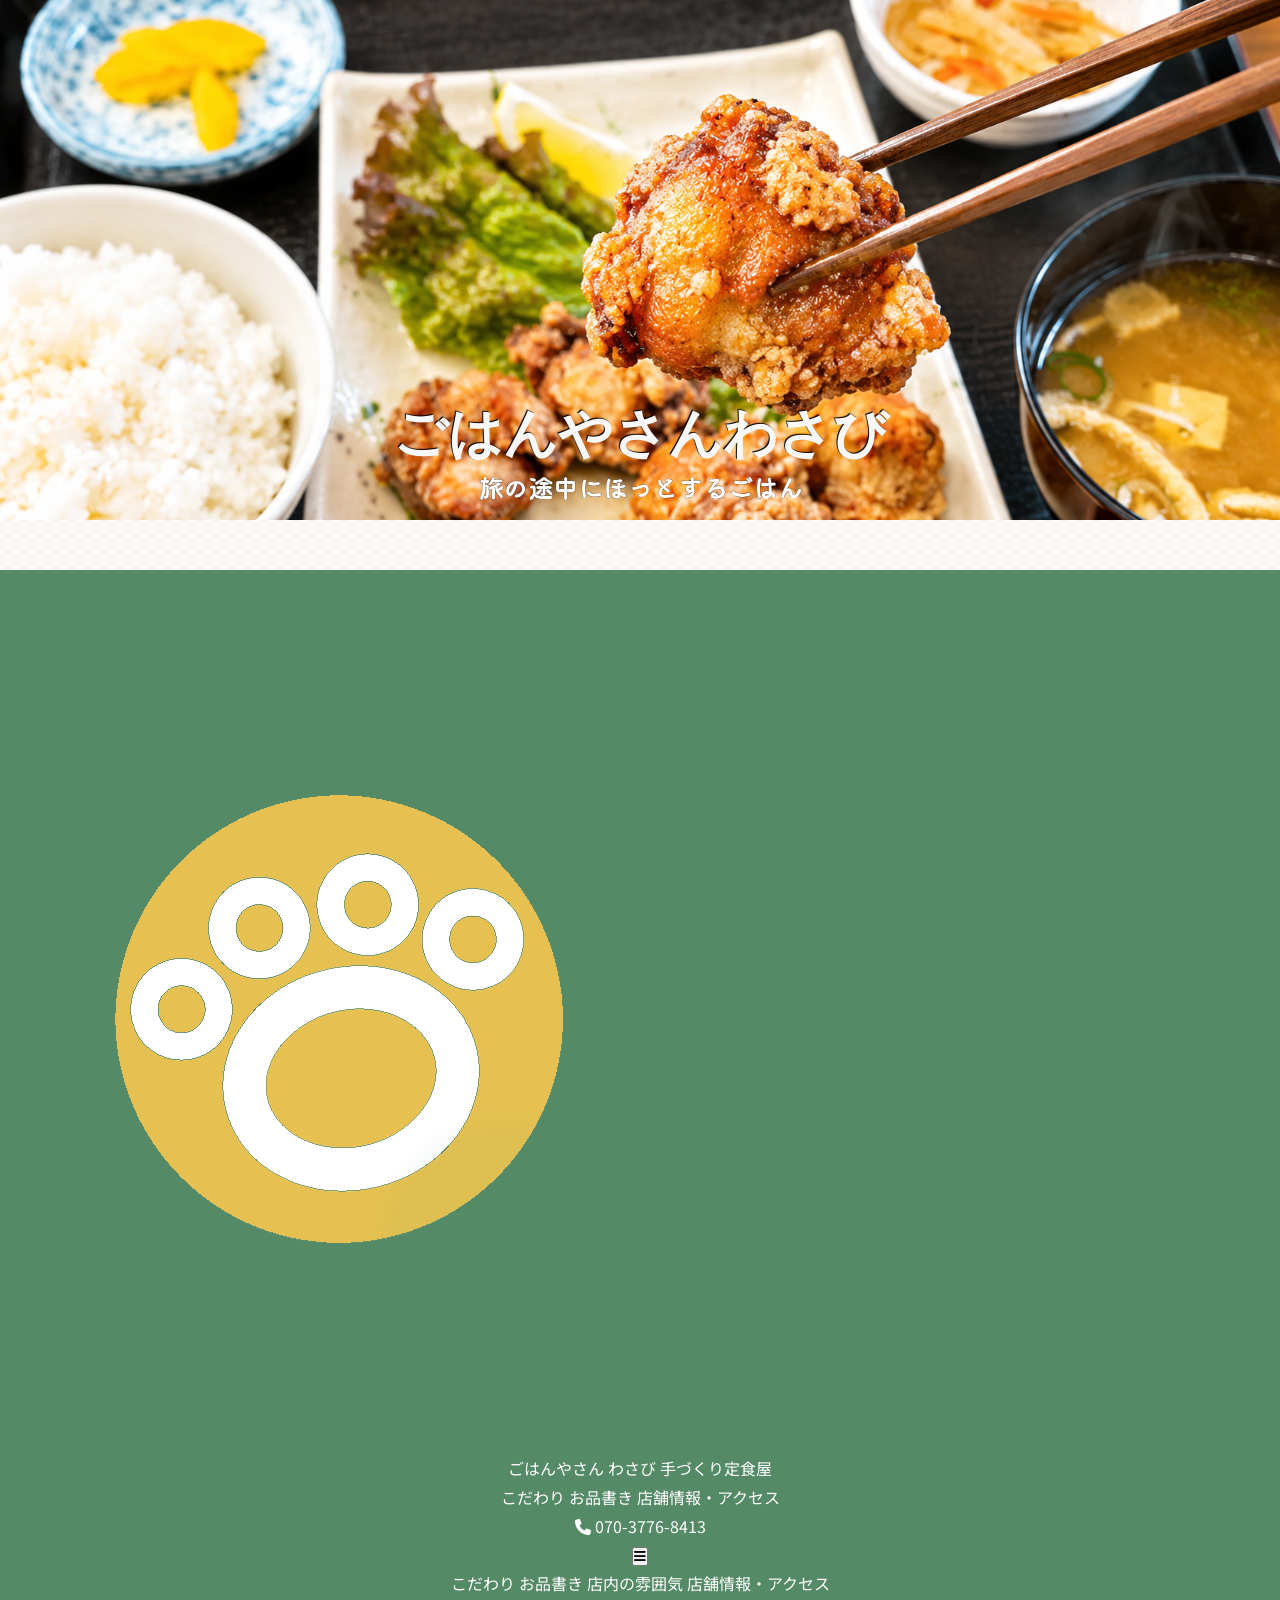
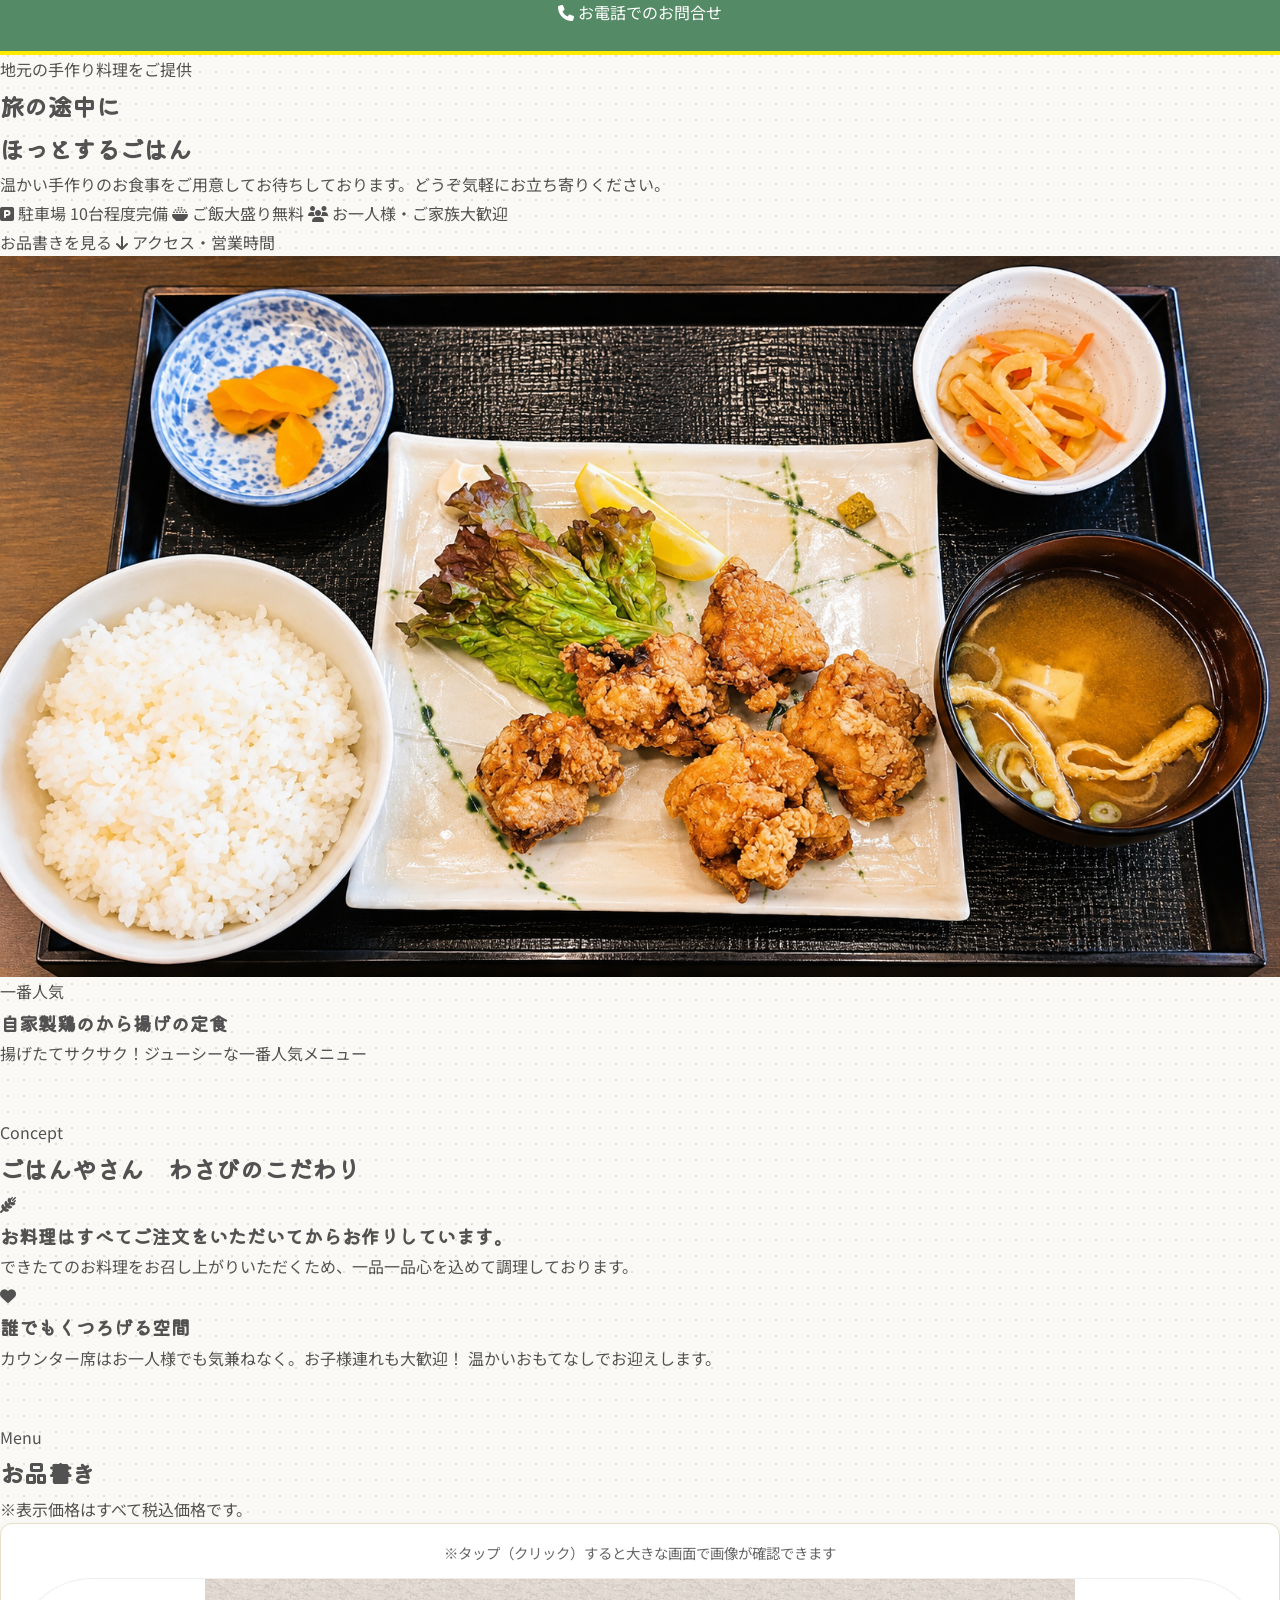
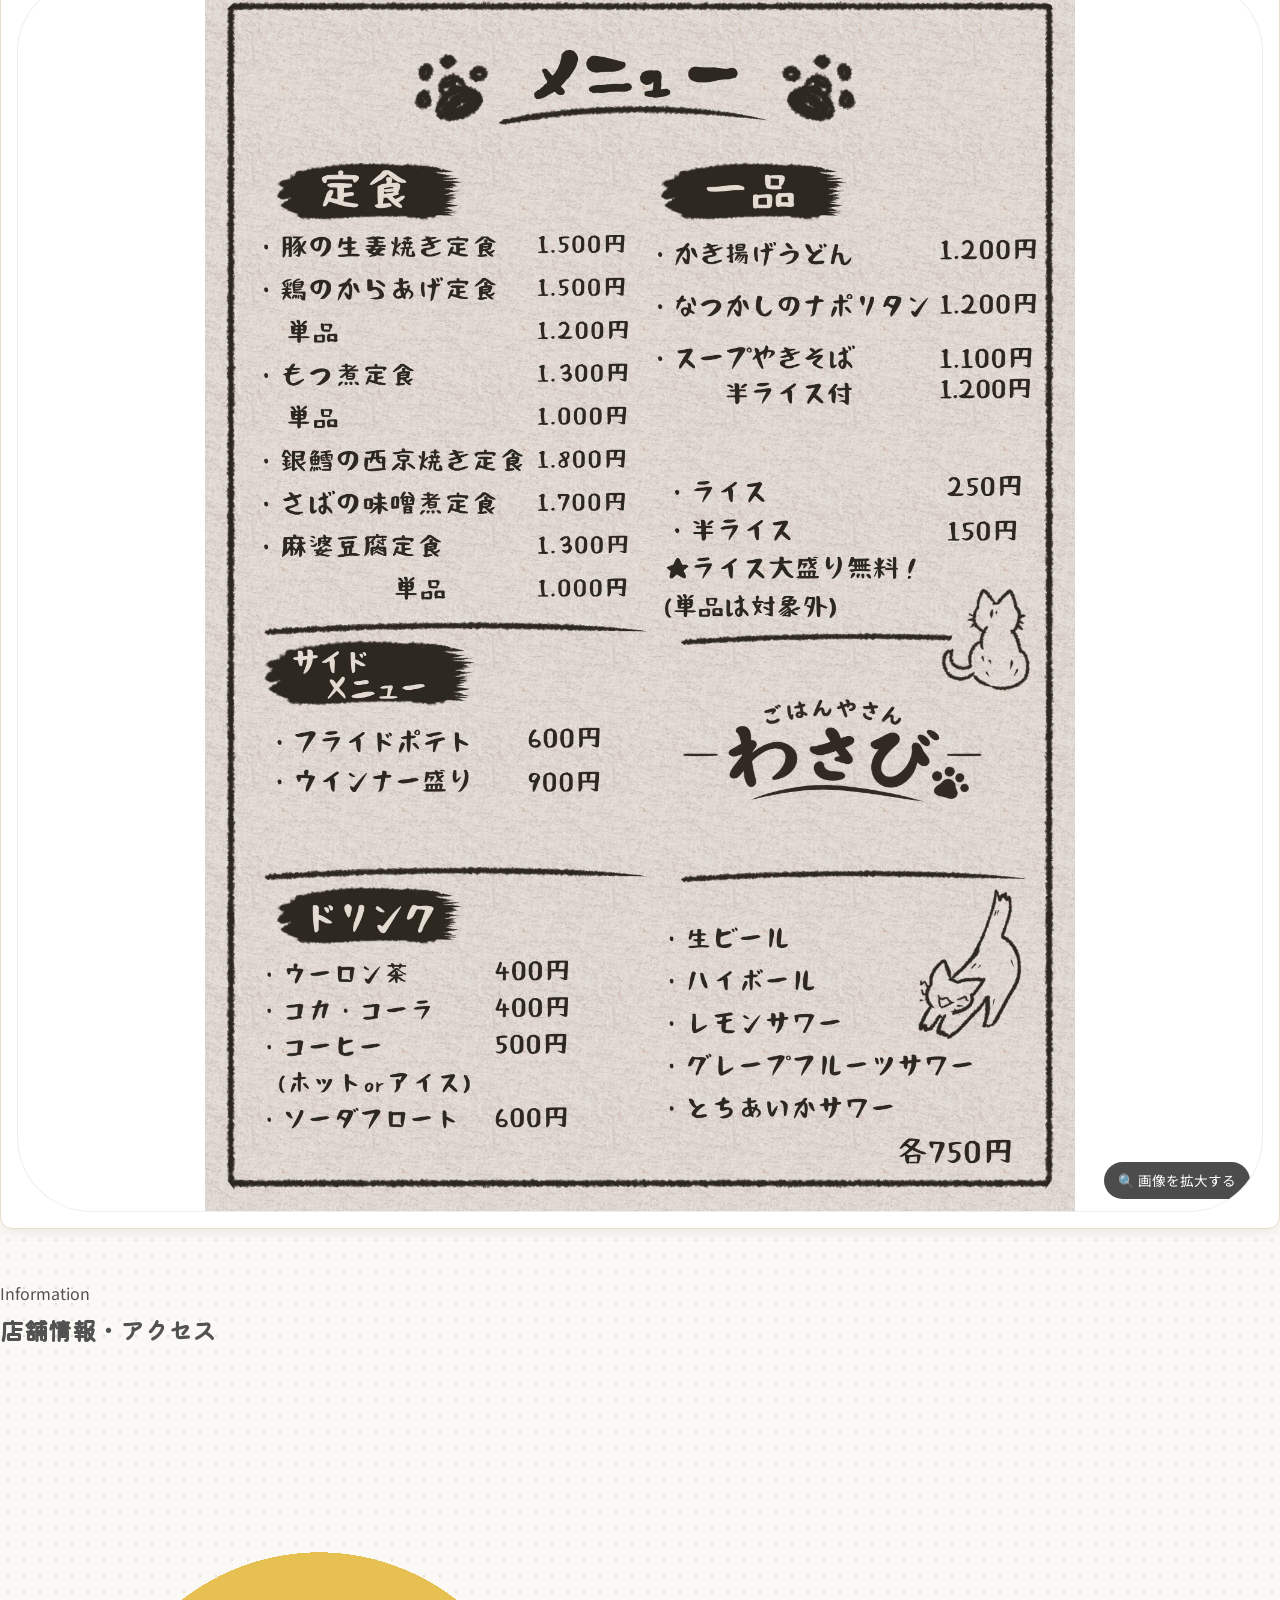
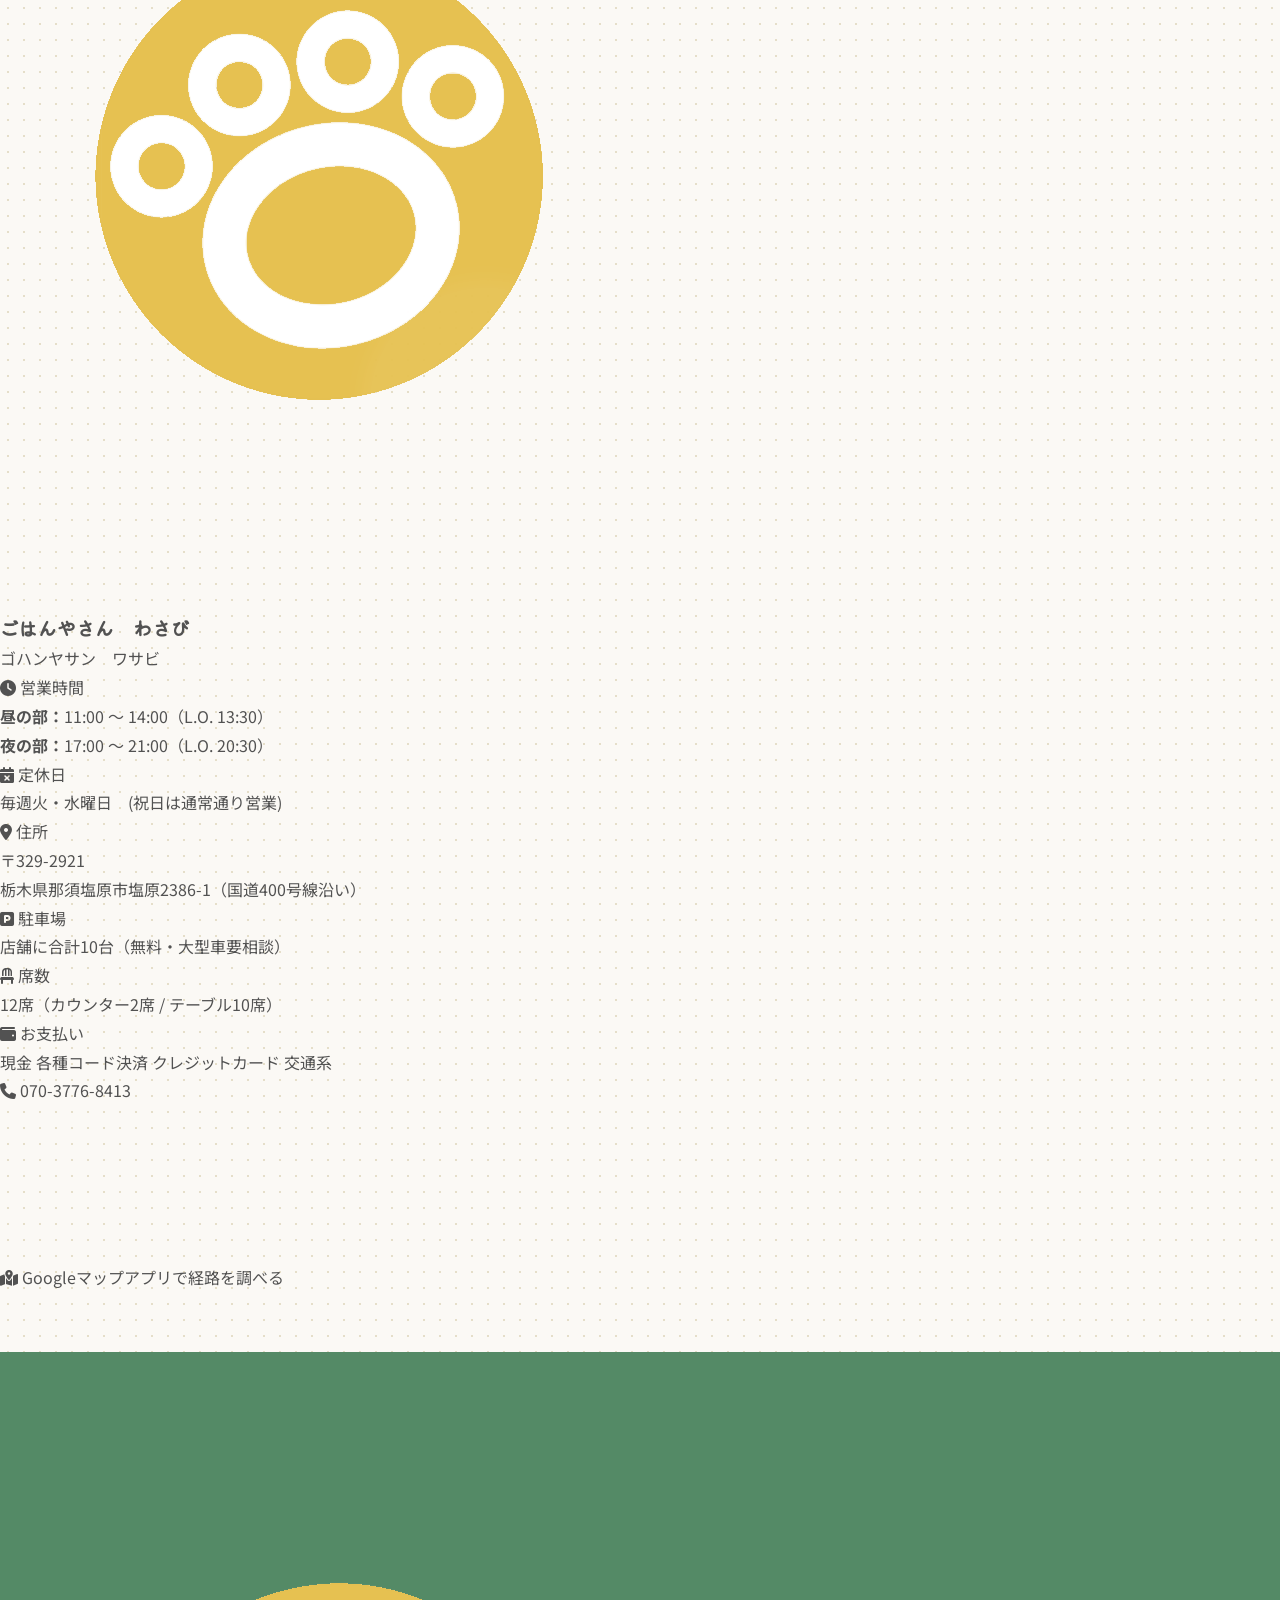
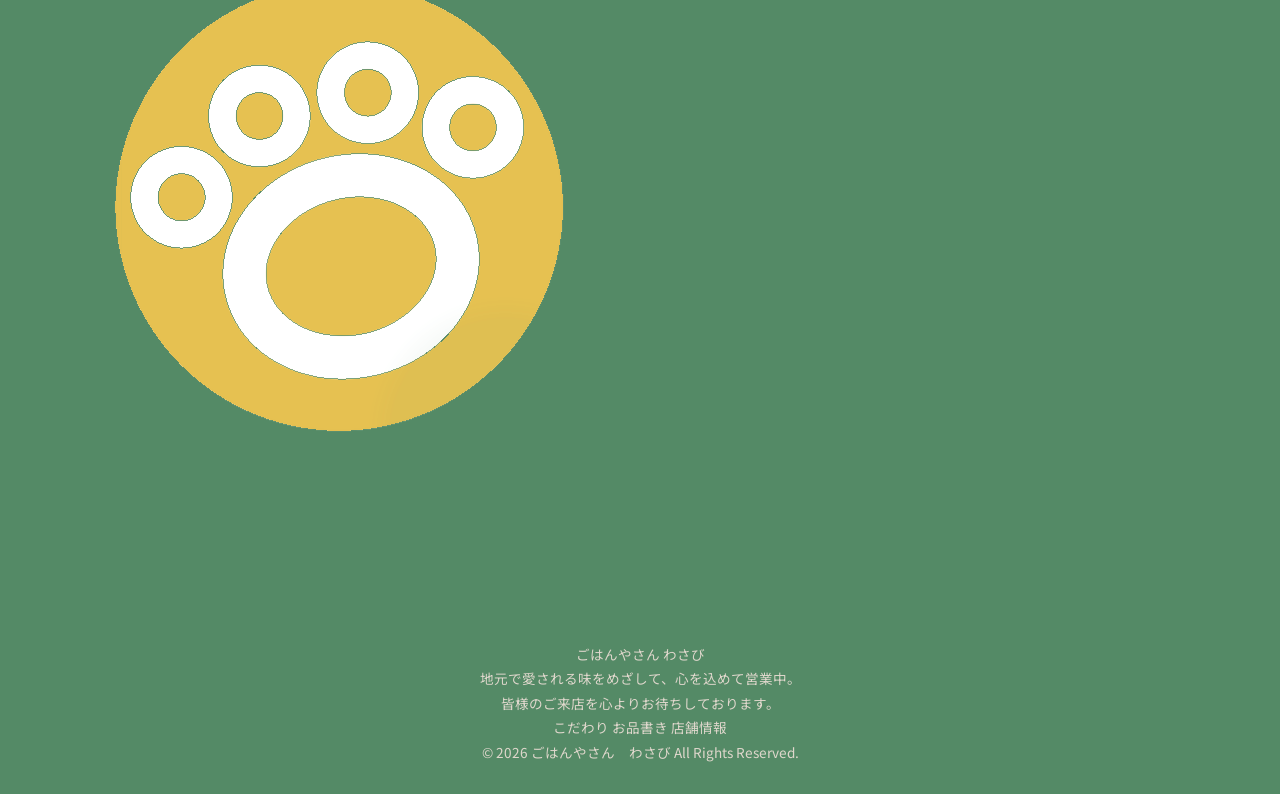
==== commit f0ae859d: "Add files via upload" ====
--- a/index.html
+++ b/index.html
@@ -1,6 +1,8 @@
 <!DOCTYPE html>
 <html lang="ja" class="scroll-smooth scroll-pt-24">
     
+
+    <link rel="icon" type="image/png" href="images/favicon.png">
 <head>
     <meta charset="UTF-8">
     <meta name="viewport" content="width=device-width, initial-scale=1.0">
@@ -9,7 +11,6 @@
     <!-- Tailwind CSS (CDN) -->
     <script src="https://cdn.tailwindcss.com"></script>
 
-    <link rel="icon" type="image/png" href="images/favicon.png">
     <!-- Google Fonts: style.css で指定している Kiwi Maru ＋ Noto Sans JP -->
     <link rel="preconnect" href="https://fonts.googleapis.com">
     <link rel="preconnect" href="https://fonts.gstatic.com" crossorigin>
--- a/style.css
+++ b/style.css
@@ -146,6 +146,9 @@
             text-align: center;
             padding: 24px 20px;
             border-bottom: 4px solid var(--accent-vermilion);
+            position: sticky;
+            top: 0;
+            z-index: 1000;
         }
 
         .header-logo {
